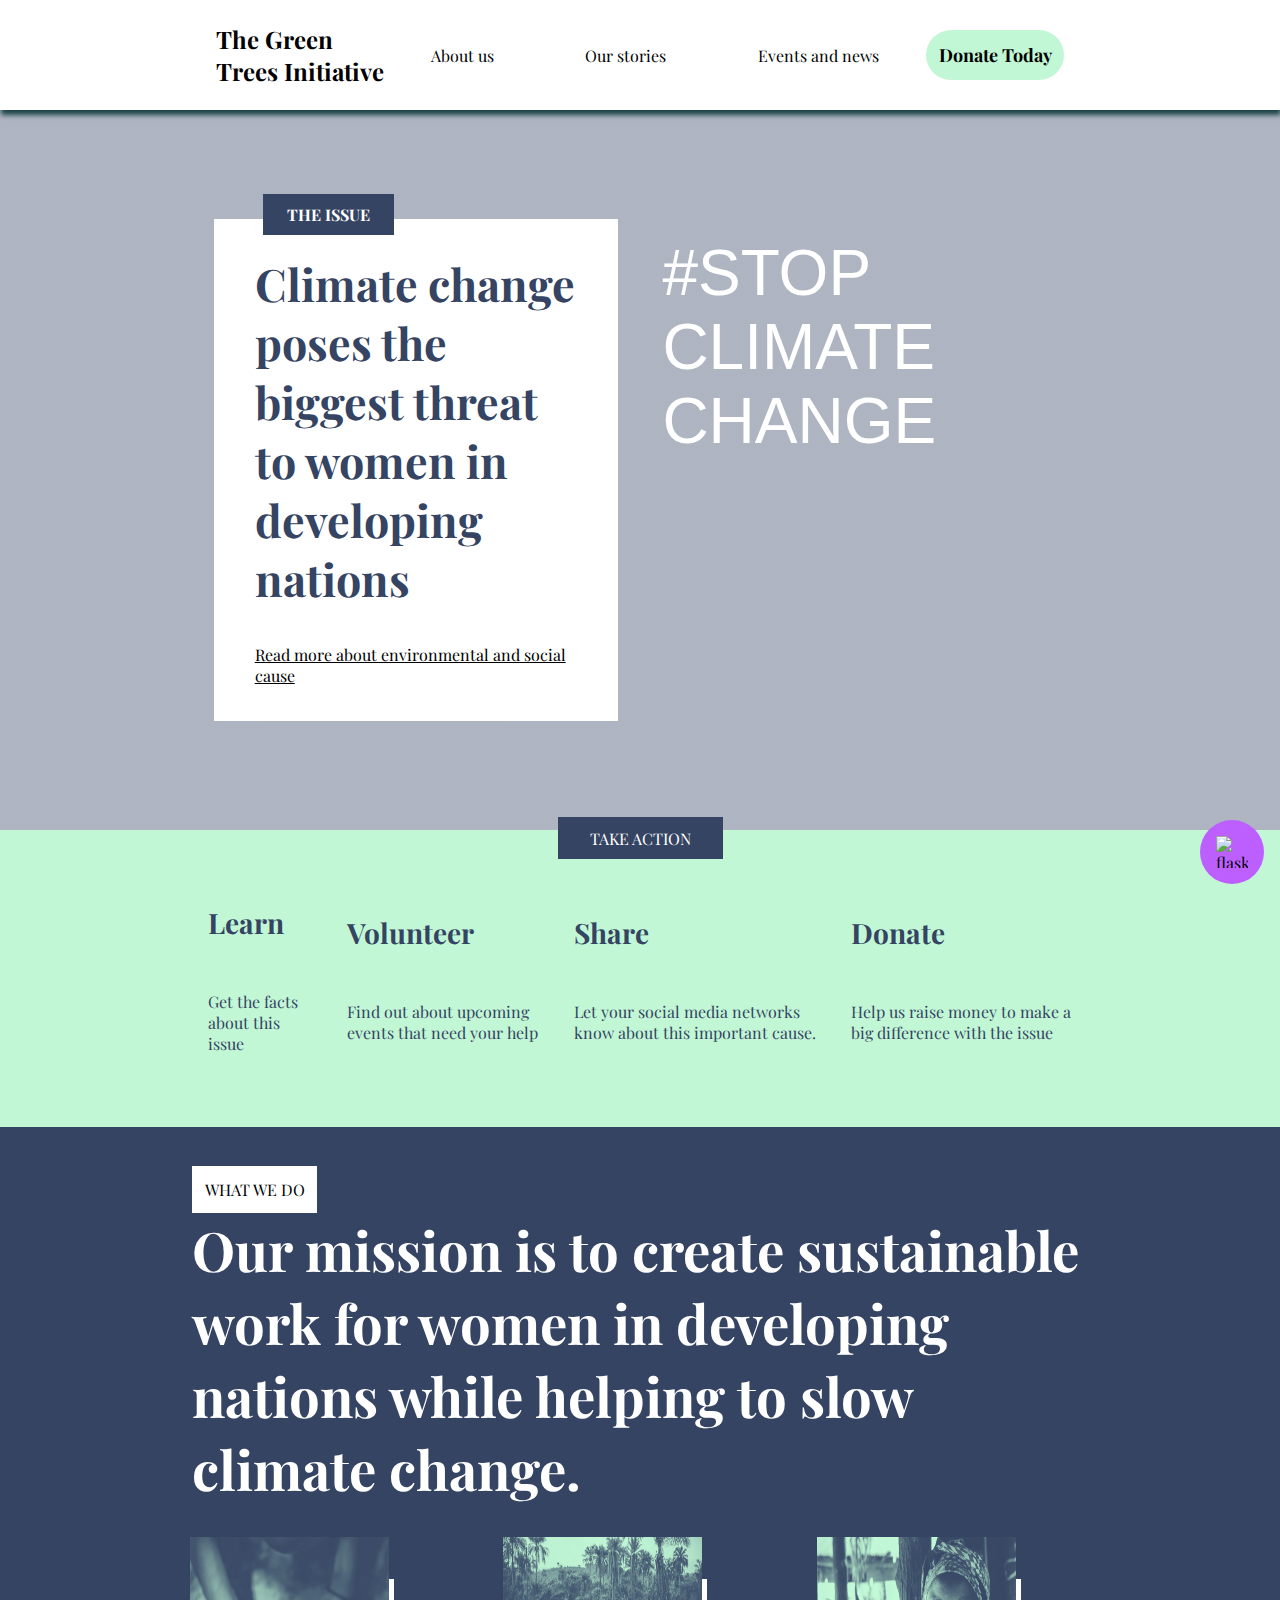
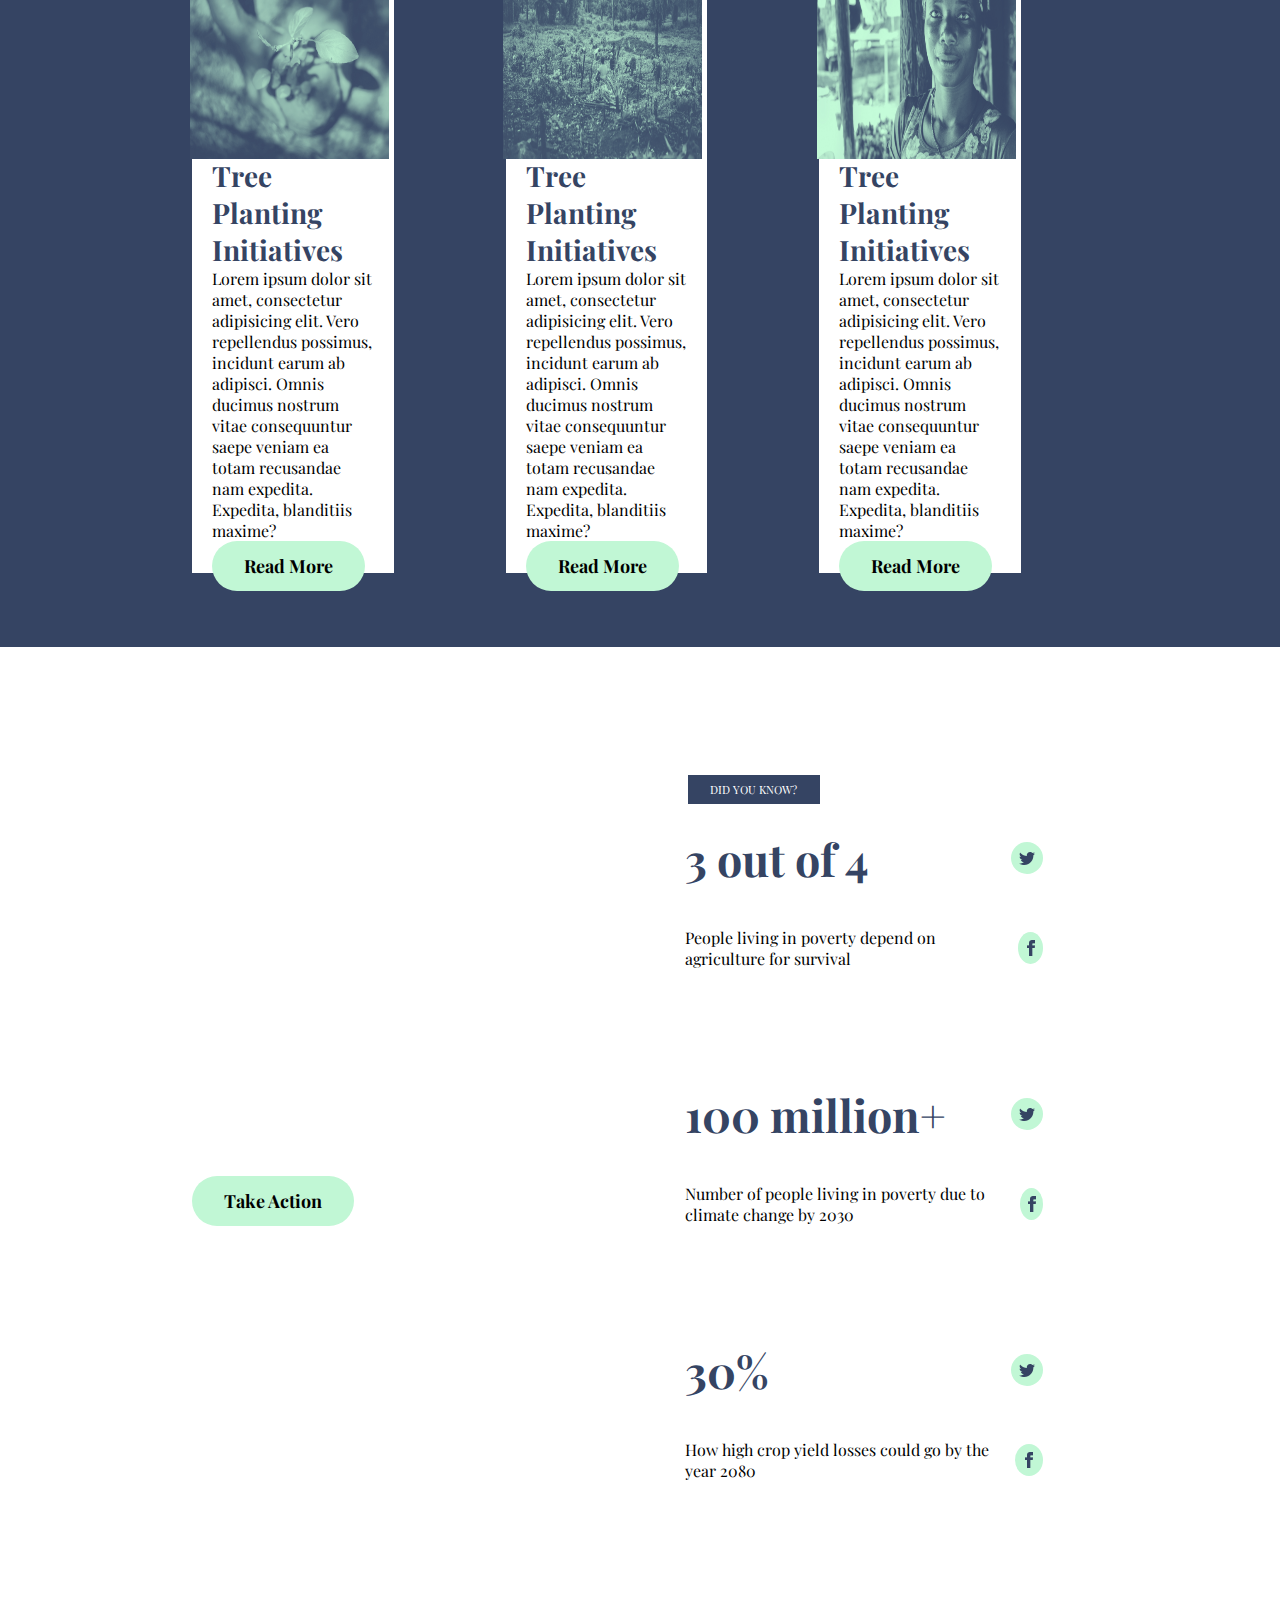
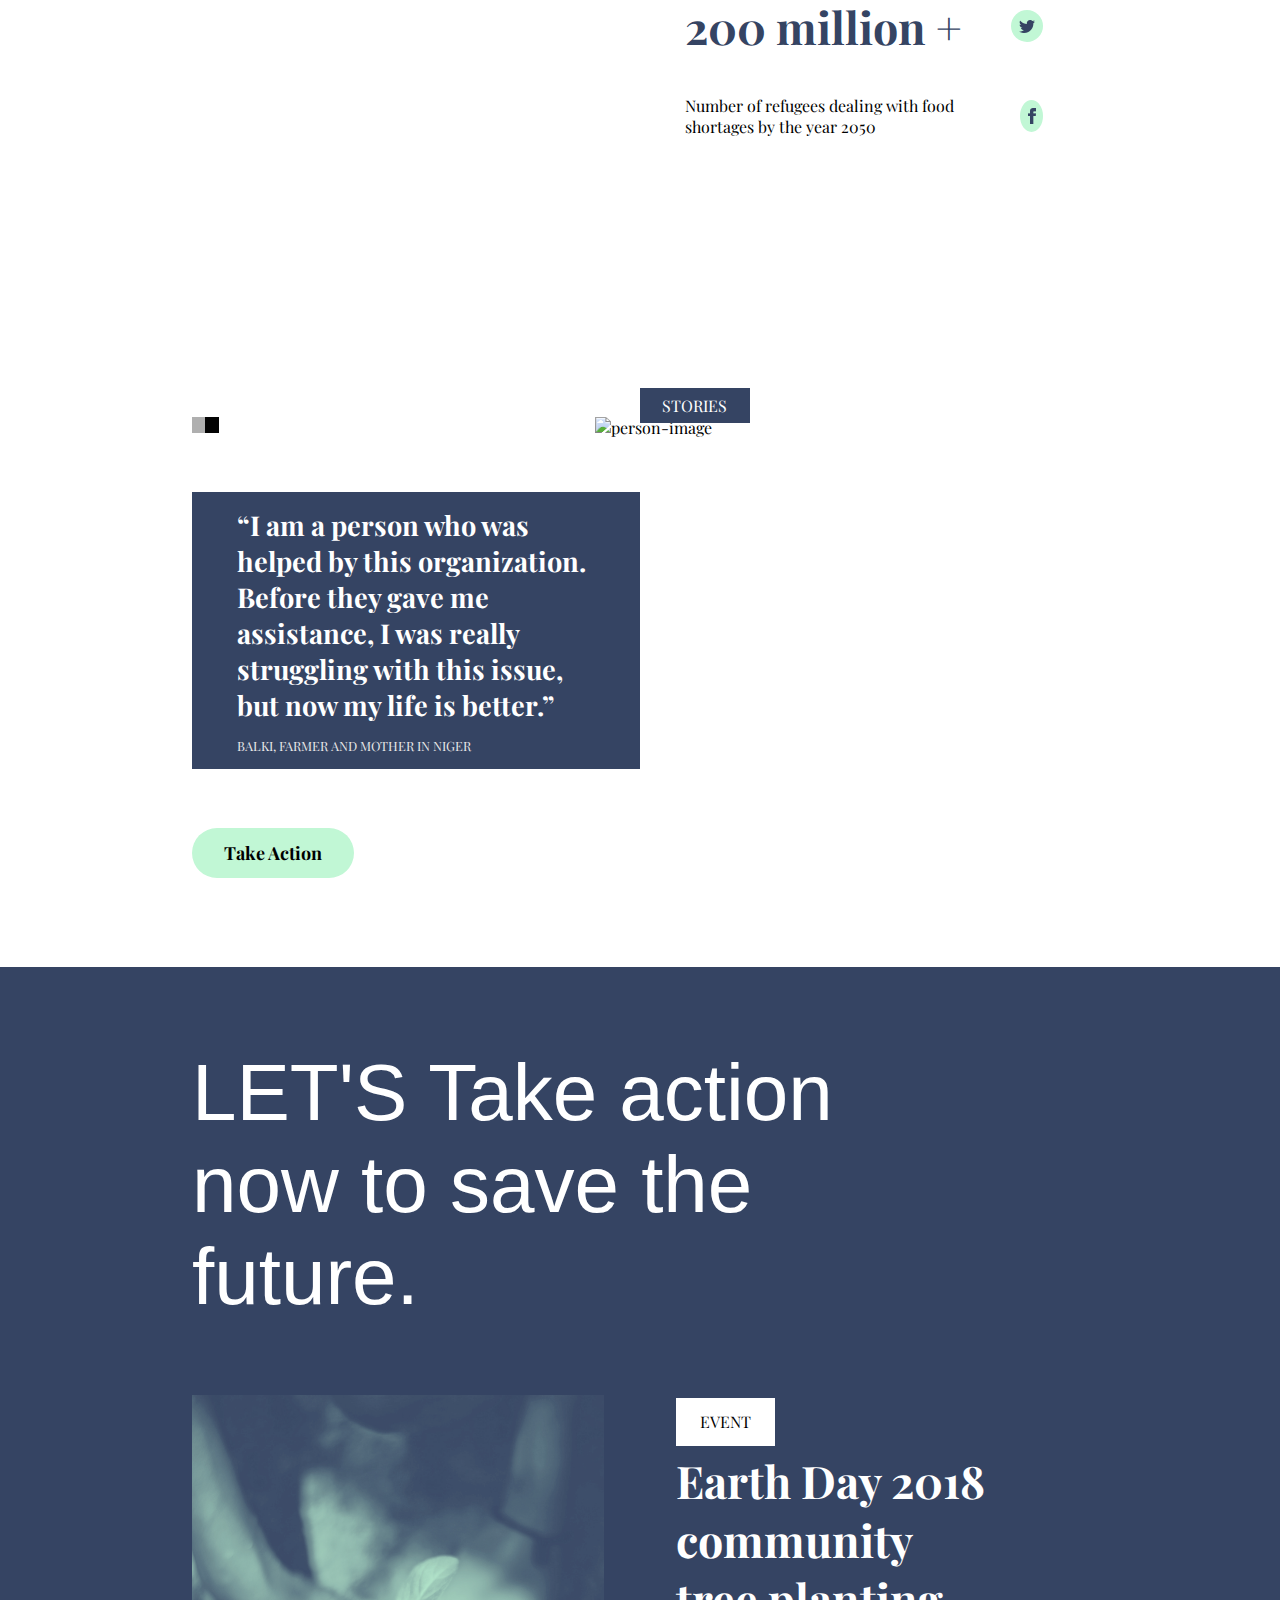
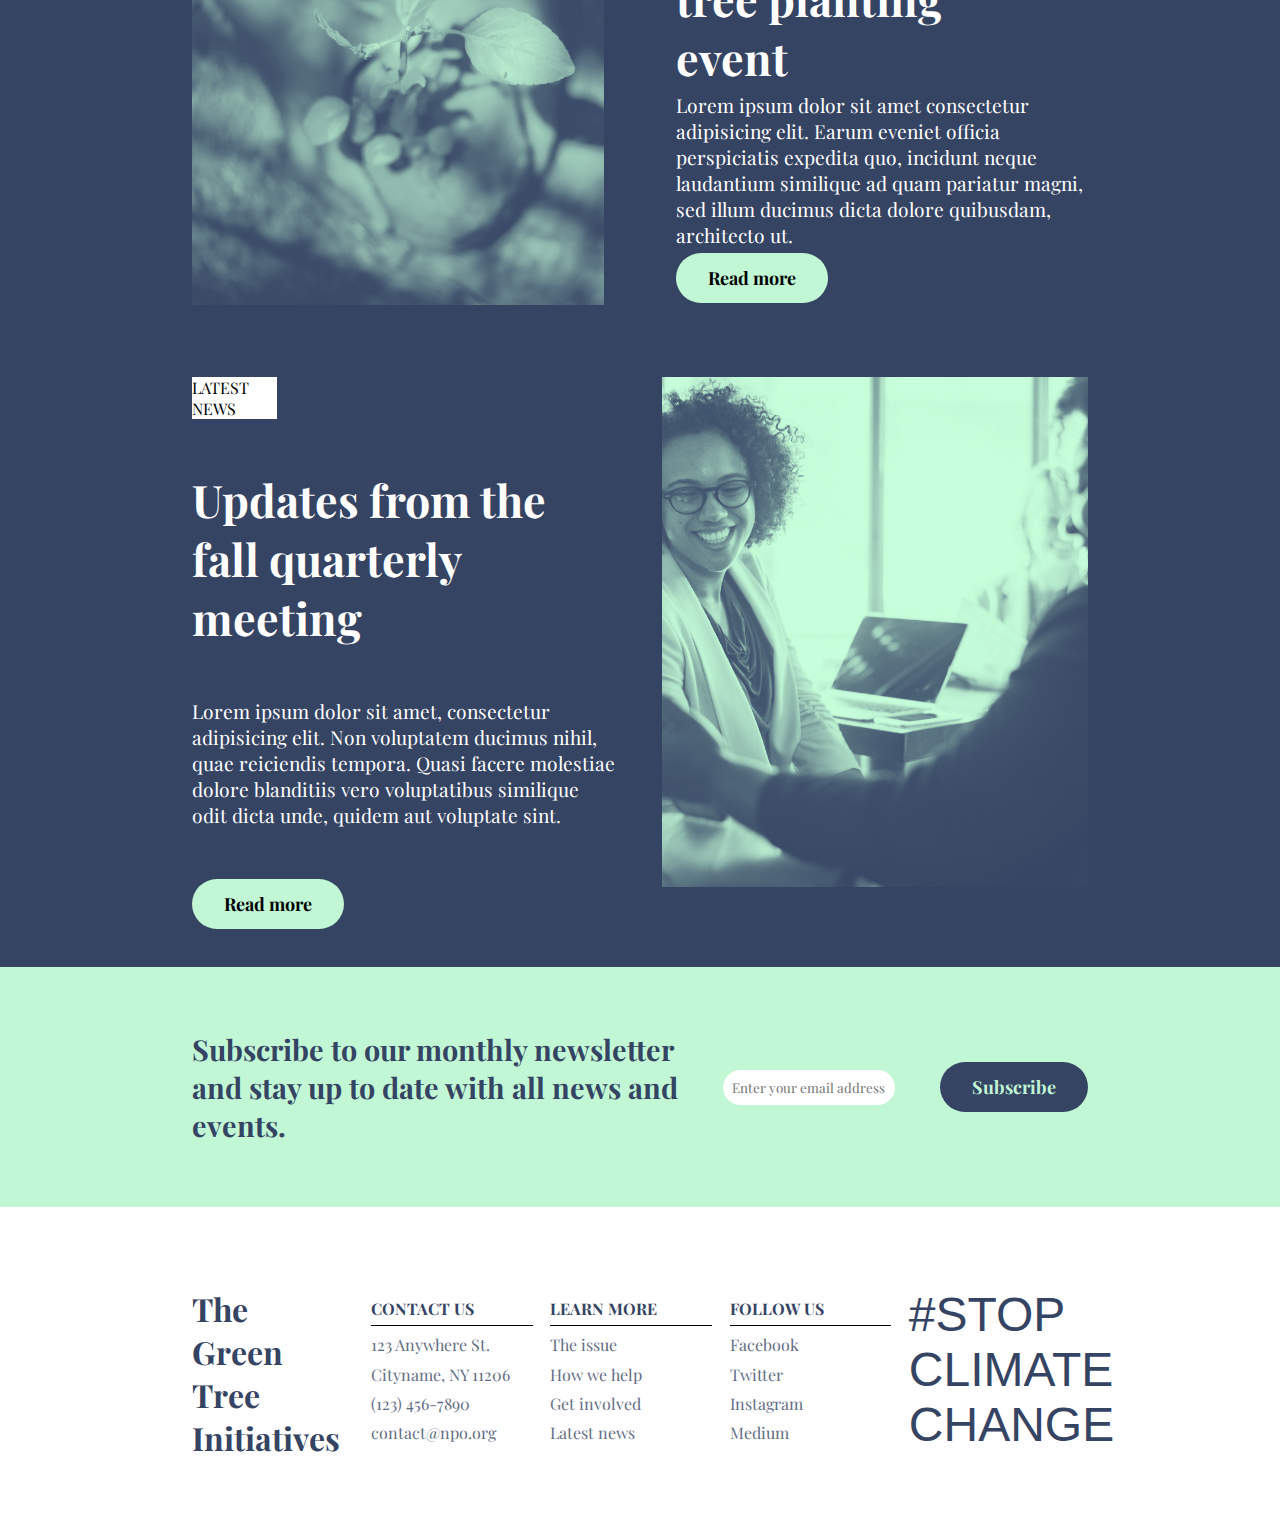
==== index.html @ c071400e "making the webssite dynamic using DOM for clima_static" ====
<!DOCTYPE html>
<html lang="en">
  <head>
    <meta charset="UTF-8" />
    <meta name="viewport" content="width=device-width, initial-scale=1.0" />
    <link rel="stylesheet" href="style.css" />
    <link
      rel="stylesheet"
      href="https://cdnjs.cloudflare.com/ajax/libs/font-awesome/4.7.0/css/font-awesome.min.css"
    />
    <title>Climatic Crisis</title>
    <link
      rel="icon"
      href="https://cdn-icons-png.flaticon.com/512/5208/5208410.png"
      type="image/icon type"
    />
  </head>
  <body>
    <!-- section with navbar  -->

    <header class="navigationBar"></header>
    <!-- nav-btn -->
    <div class="d-none" id="nav-toggle">
      <ul style="list-style: none">
        <li>
          <a href="./about.html" style="text-decoration: none; color: black"
            >About us</a
          >
        </li>
        <li>
          <a href="./stories.html" style="text-decoration: none; color: black"
            >Our stories</a
          >
        </li>
        <li>
          <a
            href="./eventsandnews.html"
            style="text-decoration: none; color: black"
            >News and posts</a
          >
        </li>
      </ul>
      <button class="donate-btn"><span>Donate Today</span></button>
    </div>

    <!-- Hero section -->
    <section class="hero-section-main"></section>

    <!-- Characterstics-actionized -->
    <section class="characterstics-main"></section>

    <!-- contributions section -->

    <section class="contributions-main"></section>

    <!-- facts section -->
    <section class="facts-main-div">
      <div class="facts-main">
        <div class="hunger-div">
          <h1>CLIMATE CHANGE IS A HUNGER ISSUE</h1>
          <button>Take Action</button>
        </div>

        <div class="facts">
        
        </div>
      </div>
    </section>

    <!-- Stories section -->

    <section class="stories-main">
      <div class="stories">
        <div class="front-div">
          <div class="front-main-1">
            <div class="slide-btn">
              <div class="box" style="background-color: #afafaf"></div>
              <div class="box" style="background-color: #030303"></div>
            </div>
            <div class="person-quote-main">
              <div class="person-quote">
                <h1>
                  “I am a person who was helped by this organization. Before
                  they gave me assistance, I was really struggling with this
                  issue, but now my life is better.”
                </h1>
                <p>BALKI, FARMER AND MOTHER IN NIGER</p>
              </div>
            </div>
            <button class="action-story-btn">Take Action</button>
          </div>

          <div class="front-main-2">
            <div class="story"><p>STORIES</p></div>
          </div>
        </div>

        <div class="img-div">
          <div class="person-img-div">
            <img
              src="./assets/home/lady-baby@3x.png"
              alt="person-image"
              class="person-img"
            />
          </div>
        </div>
      </div>

      <div class="stories-sm">
        <div class="story-sm"><p>STORIES</p></div>
        <div class="person-img-div-sm">
          <img
            src="./assets/home/lady-baby@3x.png"
            alt="person-image"
            class="person-img-sm"
          />
        </div>
        <div class="person-quote-sm">
          <h1>
            “I am a person who was helped by this organization. Before they gave
            me assistance, I was really struggling with this issue, but now my
            life is better.”
          </h1>
          <p>BALKI, FARMER AND MOTHER IN NIGER</p>
        </div>

        <div class="slide-btn-sm">
          <div class="box" style="background-color: #afafaf"></div>
          <div class="box" style="background-color: #030303"></div>
        </div>

        <button class="action-story-btn-sm">Take Action</button>
      </div>
    </section>

    <!-- events-news section -->
    <section class="events-news-main">
      <div class="events-news">
        <div>
          <h1 class="lets-action-text">
            LET'S Take action now to save the future.
          </h1>
        </div>
        <div class="event1">
          <div class="event1-div1">
            <img
              src="./assets/home/tree-planting@3x.png"
              alt="plant_photo"
              class="event1-div1-img"
            />
          </div>
          <div class="event1-div2">
            <div class="event">
              <p>EVENT</p>
            </div>
            <h1>Earth Day 2018 community tree planting event</h1>
            <p>
              Lorem ipsum dolor sit amet consectetur adipisicing elit. Earum
              eveniet officia perspiciatis expedita quo, incidunt neque
              laudantium similique ad quam pariatur magni, sed illum ducimus
              dicta dolore quibusdam, architecto ut.
            </p>
            <button class="read-more">Read more</button>
          </div>
        </div>

        <div class="news">
          <div class="news-div1">
            <div><p class="latest_news">LATEST NEWS</p></div>
            <h1>Updates from the fall quarterly meeting</h1>
            <p>
              Lorem ipsum dolor sit amet, consectetur adipisicing elit. Non
              voluptatem ducimus nihil, quae reiciendis tempora. Quasi facere
              molestiae dolore blanditiis vero voluptatibus similique odit dicta
              unde, quidem aut voluptate sint.
            </p>
            <button class="read-more">Read more</button>
          </div>

          <div class="news-div2">
            <img
              src="./assets/home/meeting@3x.png"
              alt="doctor_photo"
              class="news-div2-img"
            />
          </div>
        </div>
      </div>

      <div class="events-news-sm">
        <h1 class="lets-action-text-sm">
          LET'S Take action now to save the future.
        </h1>

        <div class="events-div-sm">
          <div class="outer-sm">
            <div class="inner-sm">
              <img
                src="./assets/home/tree-planting@3x.png"
                alt="tree_planting_photo"
                class="img-div-sm"
              />
            </div>
            <div class="event-sm">
              <p>EVENT</p>
            </div>
          </div>
          <h1>Earth Day 2018 community tree planting event</h1>
          <p>
            Lorem ipsum dolor sit amet consectetur adipisicing elit. Earum
            eveniet officia perspiciatis expedita quo, incidunt neque laudantium
            similique ad quam pariatur magni, sed illum ducimus dicta dolore
            quibusdam, architecto ut.
          </p>
          <button class="read-more">Read more</button>
        </div>

        <div class="events-div-sm">
          <div class="outer-sm">
            <div class="inner-sm">
              <img
                src="./assets/home/meeting@3x.png"
                alt="meeting_photo"
                class="img-div-sm"
              />
            </div>
            <div class="news-sm">
              <p>LATEST NEWS</p>
            </div>
          </div>
          <h1>Updates from the fall quarterly meeting</h1>
          <p>
            Lorem ipsum dolor sit amet, consectetur adipisicing elit. Non
            voluptatem ducimus nihil, quae reiciendis tempora. Quasi facere
            molestiae dolore blanditiis vero voluptatibus similique odit dicta
            unde, quidem aut voluptate sint.
          </p>
          <button class="read-more">Read more</button>
        </div>
      </div>
    </section>

    <!-- email-subsicribe -->
    <section class="email-subscribe-main">
      <div class="email-subscribe">
        <h1>
          Subscribe to our monthly newsletter and stay up to date with all news
          and events.
        </h1>
        <input
          type="email"
          placeholder="Enter your email address"
          class="email-sub-input"
        />
        <button class="subscribe">Subscribe</button>
      </div>
    </section>

    <!-- footer -->
    <footer class="footer-main">
      <div class="footer">
        <div class="footer-logo">
          <h1 class="footer-logo-txt">The Green</h1>
          <h1 class="footer-logo-txt">Tree Initiatives</h1>
        </div>

        <div class="foot">
          <div class="contact-us"><p>CONTACT US</p></div>
          <p>123 Anywhere St.</p>
          <p>Cityname, NY 11206</p>
          <p>(123) 456-7890</p>
          <p>contact@npo.org</p>
        </div>

        <div class="foot2">
          <div class="learn-us"><p>LEARN MORE</p></div>
          <p>The issue</p>
          <p>How we help</p>
          <p>Get involved</p>
          <p>Latest news</p>
        </div>

        <div class="foot3">
          <div class="follow-us"><p>FOLLOW US</p></div>
          <p>Facebook</p>
          <p>Twitter</p>
          <p>Instagram</p>
          <p>Medium</p>
        </div>

        <div class="stop-climate-txt"><h1>#STOP CLIMATE CHANGE</h1></div>
      </div>
    </footer>

    <div class="flask">
      <img
        src="https://cdn.buymeacoffee.com/widget/assets/coffee%20cup.svg"
        alt="flask-image"
        class="flask-image"
      />
    </div>

    <script src="./Javascript/index.js"></script>
  </body>
</html>
---- style.css ----
@import url("https://fonts.googleapis.com/css2?family=Playfair+Display:ital,wght@0,400..900;1,400..900&display=swap");
@import url("https://use.typekit.net/zfs6qfy.css");
* {
  padding: 0;
  margin: 0;
  box-sizing: border-box;
  font-family: "Playfair Display", serif;
  font-optical-sizing: auto;
  user-select: none;
}

body {
  width: 100%;
  display: flex;
  justify-content: center;
  align-items: center;
  flex-direction: column;
}

.featurrette-grids1 {
    display: none;
}

header {
  width: 100%;
  height: 100%;
  display: flex;
  justify-content: center;
  align-items: center;
  background-color: #ffffff;
  box-shadow: 1px 5px 5px rgb(11, 66, 52);

  animation: dropFromUp 0.7s ease-in-out;
}

.team-main-container-sm {
  display: none;
}
.post-follow-us > div {
  display: flex;
  gap: 1rem;
}

.navbar {
  height: 110px;
  width: 70%;
  display: flex;
  justify-content: space-around;
  align-items: center;
}

.navbar > .nav-icon {
  display: none;
}

.nav-about {
  display: none;
}

.logo-txt {
  width: auto;
  color: #000000;
}

.logo-txt > div > h2:hover {
  cursor: pointer;
}

.about {
  width: 50%;
}

.about > ul {
  display: flex;
  justify-content: space-between;
  align-items: center;
}

.d-none {
  display: none;
}

.d-block {
  display: block;
}

.about > ul > li > a {
  font-size: 1rem;
  text-decoration: none;
  color: #000000;
}

.about > ul > li > a:hover {
  color: #626d85;
  cursor: pointer;
}

.donate-btn {
  border: none;
  background-color: #c1f7d5;
  padding: 0.8rem;
  border-radius: 3.4rem;
  font-weight: bold;
  font-size: large;
}

.donate-btn > span {
  color: #000000;
} 

 

.donate-btn:hover {
  background-color: #354463;
  cursor: pointer;
  color: #ffffff !important;
}

.donate-btn > span:hover {
  color: #ffffff;
}

/* hero section */

.hero-container-abt-md {
  display: none;
}

.hero-section-main {
  height: 45rem;
  width: 100%;
  position: relative;
  display: flex;
  justify-content: center;
  align-items: center;
}

.hero-img {
  width: 100%;
  height: 100%;
  position: absolute;
  background-image: linear-gradient(
      180deg,
      rgba(53, 68, 99, 0.4),
      rgba(53, 68, 99, 0.4)
    ),
    url("./assets/home/annie-spratt-135307-unsplash@3x.png");
  background-repeat: no-repeat;
  background-size: cover;
  background-position: 20%;
}

.hero-section {
  height: 100%;
  width: 70%;
  display: flex;
  justify-content: center;
  align-items: center;
  gap: 5%;
}

.hero-div1 {
  height: 80%;
  width: 45%;
  display: flex;
  align-items: center;
  justify-content: center;
  position: relative;
  margin-left: auto;
}

.content {
  display: flex;
  flex-direction: column;
  justify-content: space-evenly;
  height: 100%;
  width: 80%;
}

.hero-heading-text {
  color: #354463;
  font-size: 2.8rem;
}

.hero-sub-div1 {
  height: 87%;
  width: 100%;
  display: flex;
  flex-direction: column;
  justify-content: center;
  align-items: center;
  background-color: #ffffff;
}


.issue-box {
  width: auto;
  padding: 2.5% 6% 2.5% 6%;
  position: absolute;
  top: 2%;
  left: 12%;
  background-color: #354463;
  color: #ffffff;
}

.hero-div2 {
  height: 65%;
  width: 45%;
  z-index: 5;
  margin-right: auto;
}

.hero-div2 > h1 {
  font-family: "flood-std", sans-serif;
  font-size: 4rem;
  padding-right: 25%;
  color: #ffffff;
  font-weight: 200;
}

.content > a {
  color: black;
}

/* Characterstics-actionized  */

.characterstics-main {
  width: 100%;
  height: auto;
  background-color: #c1f7d5;
  display: flex;
  justify-content: center;
  align-items: center;
  position: relative;
}

.characterstics {
  width: 70%;
  display: flex;
  justify-content: center;
  align-items: center;
}

.characterstics div {
  padding: 4.6rem 1rem 4.6rem 1rem;
}

.characterstics div h1 {
  font-size: 1.75rem;
  border-bottom: 2px solid #c1f7d5;
  color: #354463;
}

.characterstics div h1:hover {
  border-bottom: 2px solid #354463;
  transition: 0.3s ease-in-out;
  cursor: pointer;
}

.characterstics div p {
  margin-top: 3rem;
  font-size: 1rem;
  color: #354463;
}
.action-box {
  position: absolute;
  z-index: 1;
  bottom: -4%;
  width: auto;
  padding: 0.8% 2.5% 0.8% 2.5%;
  background-color: #354463;
  color: #ffffff;
}

/* contributions section */
.contributions-main {
  display: flex;
  width: 100%;
  height: 70rem;
  background-color: #354463;
  justify-content: center;
  flex-direction: column;
  align-items: center;
}

.contributions {
  padding-top: 3%;
  display: flex;
  width: 70%;
  height: 100%;
  flex-direction: column;
  justify-content: space-around;
}

.what-we-do {
  height: 3rem;
  width: 14%;
  display: flex;
  justify-content: center;
  align-items: center;
  background-color: #ffffff;
}

.contributions-heading {
  width: 100%;
  display: flex;
  justify-content: flex-start;
  align-items: center;
  color: #ffffff;
  font-size: 1.7rem;
}

.contributions-card-main {
  height: 70%;
  display: flex;
  justify-content: space-between;
  align-items: center;
}

.contributions-card {
  height: 100%;
  width: 30%;
  display: flex;
  justify-content: flex-start;
  align-items: center;
  position: relative;
}

.contributions-card-div {
  height: 80%;
  width: 75%;
  background-color: #ffffff;
  display: flex;
  align-items: flex-end;
  justify-content: center;
}
.contributions-card-img {
  height: 30%;
  width: 74%;
  position: absolute;
  top: 2rem;
  right: 4.5rem;
}

.card-content {
  display: flex;
  justify-content: flex-start;
  justify-content: space-evenly;
  align-items: flex-start;
  flex-direction: column;
  height: 70%;
  width: 80%;
}

.card-content > div > h1 {
  font-size: 1.75rem;
  color: #354463;
}

.read-more {
  border: none;
  background-color: #c1f7d5;
  padding: 0.8rem 2rem 0.8rem 2rem;
  border-radius: 50px;
  font-weight: bold;
  font-size: large;
}

.read-more:hover {
  cursor: pointer;
  background-color: #354463;
  color: #c1f7d5;
}
/* facts section */
.facts-main-div {
  height: 80rem;
  width: 100%;
  background-image: url("./assets/home/did-you-know-background@3x.png");
  background-repeat: no-repeat;
  background-size: cover;
  background-position: 20%;
  display: flex;
  justify-content: center;
  align-items: center;
}

.facts-main {
  height: 80%;
  width: 70%;
  display: flex;
  justify-content: space-between;
}

.hunger-div {
  height: 45%;
  width: 40%;
  display: flex;
  flex-direction: column;
  justify-content: space-around;
  align-items: flex-start;
}

.hunger-div > h1 {
  font-family: "flood-std", sans-serif;
  font-size: 4rem;
  padding-right: 25%;
  color: #ffffff;
  font-weight: 200;
}

.hunger-div > button {
  border: none;
  background-color: #c1f7d5;
  padding: 0.8rem 2rem 0.8rem 2rem;
  border-radius: 50px;
  font-weight: bold;
  font-size: large;
}

.hunger-div > button:hover {
  cursor: pointer;
  background-color: #354463;
  color: #ffffff;
}

.fact-sm {
  display: none;
}

.facts {
  height: 100%;
  width: 50%;
  display: flex;
  flex-direction: column;
  justify-content: space-around;
  align-items: center;
  position: relative;
}

.fact-main {
  height: 22%;
  width: 100%;
  background-color: #ffffff;
}

.did-you-know > p {
  position: absolute;
  width: auto;
  padding: 1.5% 5% 1.5% 5%;
  background-color: #354463;
  color: #ffffff;
  font-size: 0.7rem;
  top: 0;
  left: 3rem;
}

.fact {
  display: flex;
  justify-content: center;
  align-items: center;
  flex-direction: column;
  height: 100%;
  width: 100%;
}

.fact-sub {
  height: 40%;
  width: 80%;
  display: flex;
  justify-content: space-between;
  align-items: center;
}

.fact > div > h1 {
  color: #354463;
  font-size: 2.8rem;
}

.fact-icon {
  height: 2rem;
  width: 2rem;
  border-radius: 50%;
  border: none;
  background-color: #c1f7d5;
  display: flex;
  justify-content: center;
  align-items: center;
}

.fact-img-icon {
  height: 50%;
  width: 50%;
  object-fit: contain;
  cursor: pointer;
}

.stories-main {
  height: 40rem;
  background-color: #ffffff;
  display: flex;
  justify-content: center;
  align-items: center;
  width: 100%;
}

.stories {
  position: relative;
  height: 90%;
  width: 70%;
  display: flex;
  justify-content: center;
  align-items: center;
}

.front-div {
  position: absolute;
  height: 100%;
  width: 100%;
  display: flex;
  justify-content: center;
  align-items: center;
}

.slide-btn {
  display: flex;
  width: 6%;
  justify-content: space-between;
}
.box {
  height: 1rem;
  width: 1rem;
  cursor: pointer;
}

.img-div {
  height: 100%;
  width: 100%;
  display: flex;
  justify-content: flex-end;
}

.person-img-div {
  height: 100%;
  width: 55%;
  display: flex;
  justify-content: flex-end;
  align-items: center;
}

.person-img {
  height: 80%;
  width: 100%;
  object-fit: cover;
}

.front-main-1 {
  height: 80%;
  width: 50%;
  display: flex;
  justify-content: space-between;
  align-items: flex-start;
  flex-direction: column;
}

.front-main-2 {
  height: 100%;
  width: 50%;
}

.person-quote-main {
  height: 60%;
  width: 100%;
  background-color: #354463;
  display: flex;
  justify-content: center;
  align-items: center;
}

.person-quote {
  height: 100%;
  width: 80%;
  display: flex;
  justify-content: space-evenly;
  align-items: flex-start;
  flex-direction: column;
}

.person-quote > h1 {
  font-size: 1.7rem;
  color: #ffffff;
}

.person-quote > p {
  font-size: 0.8rem;
  color: #e9e8e8;
}

.action-story-btn {
  border: none;
  background-color: #c1f7d5;
  padding: 0.8rem 2rem 0.8rem 2rem;
  border-radius: 50px;
  font-weight: bold;
  font-size: large;
}

.action-story-btn:hover {
  cursor: pointer;
  background-color: #354463;
  color: #ffffff;
}

.story {
  position: absolute;
  z-index: 1;
  top: 5%;
  width: auto;
  padding: 0.8% 2.5% 0.8% 2.5%;
  background-color: #354463;
  color: #ffffff;
}

.stories-sm {
  display: none;
}

/* events-news section */
.events-news-sm {
  display: none;
}
.events-news-main {
  height: 100rem;
  width: 100%;
  background-color: #354463;
  display: flex;
  justify-content: center;
  align-items: center;
}

.lets-action-text {
  font-family: "flood-std", sans-serif;
  font-size: 5rem;
  padding-right: 25%;
  color: #ffffff;
  font-weight: 200;
}

.events-news {
  height: 90%;
  width: 70%;
  display: flex;
  gap: 5%;
  flex-direction: column;
  align-items: center;
}

.event1 {
  gap: 8%;
  display: flex;
  height: 40%;
  width: 100%;
  justify-content: center;
  align-items: center;
}

.news {
  display: flex;
  height: 40%;
  align-items: center;
  gap: 5%;
}

.event1-div1 {
  height: 100%;
  width: 50%;
}
.event1-div2 {
  height: 100%;
  width: 50%;
  display: flex;
  justify-content: space-around;
  flex-direction: column;
  align-items: flex-start;
}

.event1-div1-img {
  height: 100%;
  width: 100%;
  object-fit: cover;
}

.event {
  height: 3rem;
  width: 24%;
  display: flex;
  justify-content: center;
  align-items: center;
  background-color: #ffffff;
}

.event1-div2 > h1 {
  width: 75%;
  color: #ffffff;
  font-size: 2.8rem;
}

.event1-div2 > p {
  color: #ffffff;
  font-size: 1.2rem;
}

.news-div1 {
  height: 100%;
  width: 50%;
  display: flex;
  flex-direction: column;
  align-items: flex-start;
  gap: 10%;
}

.news-div1 > h1 {
  width: 100%;
  color: #ffffff;
  font-size: 2.8rem;
}

.news-div1 > p {
  color: #ffffff;
  font-size: 1.2rem;
}

.news-div1 > div {
  height: 3rem;
  width: 20%;
  display: flex;
  justify-content: center;
  align-items: center;
  background-color: #ffffff;
}

.news-div2 {
  height: 100%;
  width: 50%;
}

.news-div2-img {
  height: 100%;
  width: 100%;
  object-fit: cover;
}

.flask {
  height: 4rem;
  width: 4rem;
  background-color: #bd5fff;
  border-radius: 50%;
  display: flex;
  justify-content: center;
  align-items: center;
  position: fixed;
  bottom: 1rem;
  right: 1rem;
}

.flask:hover {
  transition: 0.25s ease-in-out;
  transform: scale(1.1);
  cursor: pointer;
}

.flask-image {
  height: 50%;
  width: 50%;
  object-fit: fill;
}
/* email-subsicribe */
.email-subscribe-main {
  width: 100%;
  height: 15rem;
  background-color: #c1f7d5;
  display: flex;
  justify-content: center;
  align-items: center;
}

.email-subscribe {
  height: 90%;
  width: 70%;
  display: flex;
  justify-content: center;
  align-items: center;
  gap: 5%;
}

.email-sub-input {
  width: 40%;
  padding: 1%;
  border: none;
  border-radius: 25px;
}

.subscribe {
  border: none;
  padding: 0.8rem 2rem 0.8rem 2rem;
  border-radius: 50px;
  background-color: #354463;
  font-weight: bold;
  font-size: large;
  color: #c1f7d5;
}

.subscribe:hover {
  cursor: pointer;
  background-color: #ffffff;
  color: #354463;
}

.email-subscribe > h1 {
  color: #354463;
  font-size: 1.8rem;
}

.footer-main {
  height: 20rem;
  width: 100%;
  background-color: #ffffff;
  display: flex;
  justify-content: center;
  align-items: center;
}

.footer {
  height: 50%;
  width: 70%;
  display: flex;
  justify-content: center;
  align-items: center;
  gap: 2%;
}

.footer-logo {
  width: 20%;
  height: 100%;
}

.footer-logo-txt {
  width: 95%;
  color: #354463;
}

.foot {
  width: 20%;
  height: 100%;
  display: flex;
  flex-direction: column;
  align-items: flex-start;
  justify-content: space-around;
}

.foot2 {
  width: 20%;
  height: 100%;
  display: flex;
  flex-direction: column;
  align-items: flex-start;
  justify-content: space-around;
}

.foot3 {
  width: 20%;
  height: 100%;
  display: flex;
  flex-direction: column;
  align-items: flex-start;
  justify-content: space-around;
}

.stop-climate-txt {
  width: 20%;
  height: 100%;
}

.contact-us {
  padding: 4% 0 4% 0;
  width: 100%;
  border-bottom: 1px solid;
}

.learn-us {
  padding: 4% 0 4% 0;
  width: 100%;
  border-bottom: 1px solid;
}

.follow-us {
  padding: 4% 0 4% 0;
  width: 100%;
  border-bottom: 1px solid;
}

.contact-us > p {
  color: #354463;
  font-size: 1rem;
  font-weight: bold;
}

.learn-us > p {
  color: #354463;
  font-size: 1rem;
  font-weight: bold;
}

.follow-us > p {
  color: #354463;
  font-size: 1rem;
  font-weight: bold;
}

.foot > p {
  color: #626d85;
}

.foot2 > p {
  color: #626d85;
}

.foot3 > p {
  color: #626d85;
}

.foot2 > p:hover {
  color: #9aabd1;
  cursor: pointer;
}

.foot3 > p:hover {
  color: #9aabd1;
  cursor: pointer;
}

.foot > p:nth-last-child(2):hover {
  color: #9aabd1;
  cursor: pointer;
}
.foot > p:last-child:hover {
  color: #9aabd1;
  cursor: pointer;
}

.stop-climate-txt > h1 {
  font-family: "flood-std", sans-serif;
  font-size: 3rem;
  padding-right: 25%;
  color: #354463;
  font-weight: 200;
  text-align: end;
}

/* about-us page */

.abt-hero {
  height: 30rem;
  width: 100%;
  background-color: #354463;
  position: relative;
}

.abt-hero-main {
  height: 90%;
  width: 100%;
  background-image: url("./assets/about-us/annie-spratt-427339-unsplash@2x.png");
  background-repeat: no-repeat;
  background-size: cover;
  background-position: 20%;
  display: flex;
  justify-content: center;
  align-items: center;
}

.hero-container {
  width: 60%;
  height: 100%;
  display: flex;
}

.hero-container > .hero-div2 {
  width: 20%;
  height: 100%;
  display: flex;
  align-items: center;
}

.hero-div-cover {
  width: 50%;
  height: 100%;
  position: absolute;
  right: 20%;
}

.hero-issue {
  position: relative;
  width: 100%;
  height: 100%;
  display: flex;
  justify-content: flex-end;
  align-items: flex-end;
}

.hero-issue > .issue-box {
  top: 32%;
  left: 40%;
}

.hero-quote {
  height: 60%;
  width: 65%;
  background-color: #ffffff;
  display: flex;
  justify-content: center;
  align-items: center;
}

.hero-quote > h1 {
  width: 80%;
  font-size: 1.8rem;
  color: #354463;
}

/* mission section about*/

.mission-main {
  height: 70rem;
  width: 100%;
  background-color: #354463;
  display: flex;
  justify-content: center;
  align-items: center;
}

.mission {
  height: 100%;
  width: 70%;
  display: flex;
  justify-content: space-evenly;
  align-items: flex-start;
  flex-direction: column;
}

.mission-box {
  width: 15%;
  background-color: #ffffff;
}

.mission-box > p {
  width: 100%;
  height: 100%;
  padding: 1rem;
  text-align: center;
}

.mission-heading {
  height: 20%;
  width: 100%;
}

.mission-heading > h1 {
  color: #ffffff;
  font-size: 3rem;
}

.mission-grid {
  display: grid;
  grid-template-columns: repeat(4, 1fr);
  grid-template-rows: repeat(2, 1fr);
  gap: 3rem;
}

.grid-div {
  height: 100%;
  display: flex;
  flex-direction: column;
  gap: 1rem;
}

.grid-div > div > h1 {
  font-size: 1.8rem;
  color: #ffffff;
}

.grid-div > div > p {
  font-size: 1rem;
  color: #ffffff;
}

/* our - team  */
.team-main-container {
  height: 80em;
  width: 100%;
  background-color: #ffffff;
  display: flex;
  justify-content: center;
  align-items: center;
}

.team-container {
  height: 90%;
  width: 70%;
  display: flex;
  flex-direction: column;
}

.our-team-box {
  width: 13%;
  height: 5%;
  background-color: #354463;
  display: flex;
  justify-content: center;
  align-items: center;
  color: #ffffff;
}

.about-team-main {
  display: flex;
  height: 20%;
  width: 100%;
  justify-content: space-around;
  align-items: center;
  gap: 10rem;
}

.about-team-main > div > h1 {
  font-size: 2.5rem;
  color: #354463;
}

.about-team-main > div > p {
  font-size: 1rem;
  width: 70%;
  color: #354463;
}

.meet-our-people {
  display: grid;
  grid-template-columns: repeat(3, 1fr);
  grid-template-rows: repeat(2, 1fr);
  gap: 3rem;
}

.meet-main {
  height: 100%;
  width: 90%;
  position: relative;
}

.meet-img-div {
  height: 95%;
  width: 95%;
}

.meet-img {
  height: 100%;
  width: 100%;
  object-fit: cover;
}
.name-tag {
  position: absolute;
  z-index: 1;
  background-color: #354463;
  padding: 1rem 5rem 1rem 5rem;
  color: #ffffff;
  font-size: 0.8rem;
  bottom: 0;
  right: 0;
}

/* our-impact-section */

.impact-main {
  height: 35rem;
  width: 100%;
  background-image: url("./assets/about-us/Impact\ Background@2x.png");
  background-repeat: no-repeat;
  background-size: cover;
  background-position: 10%;
  background-color: #354463;
  display: flex;
  justify-content: center;
  align-items: center;
}

.impact {
  height: 90%;
  width: 70%;
  display: flex;
  flex-direction: column;
  justify-content: space-evenly;
  align-items: center;
}

.impact-box {
  width: 13%;
  height: 8%;
  color: #354463;
  display: flex;
  justify-content: center;
  align-items: center;
  background-color: #ffffff;
}

.impact > h1 {
  color: white;
  font-size: 2rem;
  width: 50%;
  text-align: center;
}

.impacts {
  display: grid;
  grid-template-columns: repeat(4, 1fr);
  grid-template-rows: repeat(1, 1fr);
}

.impacts-div {
  display: flex;
  justify-content: center;
  align-items: center;
  flex-direction: column;
}

.impacts-div > h1:first-child {
  text-align: center;
  font-family: "flood-std", sans-serif;
  font-size: 4rem;
  padding-right: 25%;
  color: #ffffff;
  font-weight: 200;
}

.impacts-div > h1:last-child {
  font-size: 1.2rem;
  padding-right: 25%;
  color: #ffffff;
  font-weight: bold;
  text-align: center;
}

/* legacy-section */

.legacy-header {
  display: none;
}

.legacy-main {
  height: 60rem;
  width: 100%;
  display: flex;
  justify-content: center;
  align-items: center;
  background-color: #354463;
}

.legacy {
  height: 90%;
  width: 70%;
  display: flex;
  justify-content: space-evenly;
  align-items: center;
  flex-direction: column;
}

.legacy > h1 {
  font-family: "flood-std", sans-serif;
  font-size: 4rem;
  color: #ffffff;
  font-weight: 200;
}

.year-contributions {
  display: flex;
  align-items: center;
  justify-content: center;
  gap: 3%;
  height: 90%;
}

.year-contributions-card-main {
  height: 100%;
  width: 28%;
  position: relative;
  display: flex;
  justify-content: center;
  align-items: flex-end;
}

.year-box {
  background-color: #ffffff;
  width: 35%;
  height: 2.5rem;
  display: flex;
  justify-content: center;
  align-items: center;
  position: absolute;
  top: 3rem;
  left: 2rem;
}

.year-contributions-card {
  height: 90%;
  width: 100%;
  background-color: #ffffff;
  display: flex;
  flex-direction: column;
  align-items: center;
}

.year-img-box {
  height: 40%;
  width: 100%;
}

.year-card-image {
  height: 100%;
  width: 100%;
  object-fit: cover;
}

.legacy-slide-btn {
  margin-top: 1rem;
  display: flex;
  gap: 0.4rem;
}

.inner-year-card {
  display: flex;
  width: 80%;
  height: 100%;
  flex-direction: column;
  justify-content: space-evenly;
  align-items: flex-start;
}

.inner-year-card > h1 {
  font-size: 2rem;
  color: #354463;
}

.inner-year-card > p {
  font-size: medium;
  color: #354463;
}

/* stories page */

.stories-section-main {
  height: 80rem;
  width: 100%;
  background-color: #354463;
  display: flex;
  justify-content: center;
  align-items: center;
}

.stories-section {
  height: 90%;
  width: 70%;
  display: flex;
  flex-direction: column;
  gap: 3rem;
}

.work-stories {
  width: 100%;
  height: 50%;
  display: flex;
  justify-content: center;
  align-items: center;
  gap: 3rem;
}

.work1 {
  width: 30%;
  height: 100%;
  display: flex;
  flex-direction: column;
  justify-content: space-around;
}

.work1 > h1 {
  font-family: "flood-std", sans-serif;
  font-size: 4rem;
  color: #ffffff;
}
.work1 p {
  font-size: 1rem;
  color: #ffffff;
  width: 60%;
  padding: 1rem 1.5rem 1rem 1.5rem;
}

.work1 .active {
  background-color: #c1f7d5;
  color: black;
}

.work2 {
  width: 70%;
  height: 100%;
}

.work2 .work2-img {
  height: 100%;
  width: 100%;
  object-fit: cover;
}

.worker-stories {
  width: 100%;
  height: 50%;
  display: flex;
  justify-content: center;
  align-items: center;
  gap: 5%;
}

.worker1 {
  width: 45%;
  height: 100%;
  display: flex;
  justify-content: flex-start;
  align-items: flex-start;
}

.worker2 {
  width: 55%;
  height: 100%;
}

.worker1-main {
  height: 80%;
  width: 100%;
  background-color: #ffffff;
  display: flex;
  justify-content: center;
  align-items: center;
}

.worker1-main > h1 {
  font-size: 1.9rem;
  color: #354463;
  width: 80%;
}

.worker2-main {
  height: 100%;
  width: 100%;
  display: flex;
  justify-content: space-around;
  align-items: flex-start;
  flex-direction: column;
}

.worker2-main > h1 {
  font-size: 3rem;
  color: #ffffff;
}

.worker2-main > p {
  font-size: 1.5rem;
  color: #ffffff;
}

/* new and events */

.latest-post-main {
  height: 45rem;
  width: 100%;
  background-color: #354463;
  display: flex;
  flex-direction: column;
  justify-content: center;
  align-items: center;
}

.latest-post {
  width: 70%;
  height: 90%;
}

.post-head {
  width: 100%;
  height: 25%;
  display: flex;
  justify-content: space-between;
  align-items: center;
}

.post-head > h1 {
  font-family: "flood-std", sans-serif;
  font-size: 3rem;
  color: #ffffff;
}

.post-follow-us {
  display: flex;
  justify-content: center;
  align-items: center;
  gap: 1rem;
}

.post-icon {
  height: 40px;
  width: 40px;
  display: flex;
  justify-content: center;
  align-items: center;
  background-color: #c1f7d5;
  border-radius: 50%;
  transition: 0.3s ease-in-out;
}

.post-icon:hover {
  height: 30px;
  width: 30px;
  cursor: pointer;
}

.post-icon > img {
  height: 1em;
}

.post-box-main {
  width: 100%;
  height: 75%;
  display: flex;
  gap: 2rem;
}

.post-box1 {
  width: 50%;
  height: 100%;
  display: flex;
  justify-content: space-evenly;
  align-items: center;
  flex-direction: column;
  background-color: #c1f7d5;
}

.post-box1 > h1 {
  font-size: 2.5rem;
  color: #354463;
  width: 80%;
}

.post-box1 > p {
  font-size: 1rem;
  color: #354463;
  width: 80%;
}

.post-box1 > a {
  font-size: 1rem;
  color: #354463;
  width: 80%;
  color: black;
}
.post-box2 {
  width: 50%;
  height: 100%;
}

.post-box2-img {
  height: 100%;
  width: 100%;
  object-fit: cover;
}

/* all entries section */

.all-entries-main {
  height: 90rem;
  width: 100%;
  background-color: #ffffff;
  display: flex;
  justify-content: center;
  align-items: center;
}

.all-entries {
  width: 80%;
  height: 90%;
  display: flex;
  justify-content: center;
  align-items: center;
  flex-direction: column;
}

.entries-heading {
  height: 15%;
  width: 100%;
  display: flex;
  justify-content: space-between;
  align-items: center;
}

.entries-heading-txt {
  width: 30%;
  font-family: "flood-std", sans-serif;
  font-size: 3rem;
  color: #354463;
}

.toggle-btn-div {
  width: 28%;
  height: 100%;
  display: flex;
  justify-content: center;
  align-items: center;
}

.toggle-div {
  width: 90%;
  height: 30%;
  display: flex;
  justify-content: space-around;
  align-items: center;
  border-radius: 3rem;
  background-color: #354463;
}

.toggle-div > span {
  width: 30%;
  height: 80%;
  display: flex;
  justify-content: center;
  align-items: center;
  text-decoration: underline;
  border-radius: 3rem;
  color: #c1f7d5;
  background-color: #354463;
}

.toggle-div > span:nth-child(2) {
  color: #000000;
  text-decoration: none;
  background-color: #ffffff;
}

.featurrete-div {
  display: grid;
  width: 100%;
  height: 85%;

  grid-template-columns: repeat(2, 1fr);
  grid-template-rows: repeat(2, 1fr);
  gap: 2rem;
}

.featurrette:first-child {
  display: flex;
  gap: 1.5rem;
}

.featurrette:last-child {
  display: flex;
  gap: 1.5rem;
}

.featurrette1 {
  width: 50%;
  height: 100%;
  background-color: #354463;
}

.feature-outer {
  height: 100%;
  width: 100%;
  display: flex;
  justify-content: flex-end;
  align-items: center;
  flex-direction: column;
  position: relative;
}

.feature-img-div {
  height: 40%;
  width: 100%;
}

.feature-img {
  height: 100%;
  width: 100%;
  object-fit: cover;
}

.feature-box-outer {
  height: 100%;
  width: 100%;
  display: flex;
  justify-content: center;
  align-items: flex-start;
  position: relative;
  background-color: #354463;
}

.news-post {
  height: 10%;
  width: 40%;
  background-color: #ffffff;
  position: absolute;
  z-index: 1;
  top: 35%;
  display: flex;
  justify-content: center;
  align-items: center;
}

.news-post > p {
  width: 100%;
  text-align: center;
}

.feature-inner {
  height: 60%;
  width: 100%;
  display: flex;
  flex-direction: column;
  justify-content: space-around;
  align-items: center;
}

.feature-inner > h1 {
  font-size: 2rem;
  color: #ffffff;
  width: 80%;
}

.feature-inner > a {
  color: #ffffff;
  text-align: left;
  width: 80%;
}

.news-feature-outer {
  height: 100%;
  width: 100%;
  display: flex;
  justify-content: center;
  position: relative;
  background-color: #354463;
  flex-direction: column;
}

.news-feature-inner {
  height: 60%;
  width: 100%;

  background-image: url("./assets/home/tree-planting@3x.png");
  background-repeat: no-repeat;
  background-size: cover;
  background-position: 10%;
}

.event-feature-box {
  height: 10%;
  width: 25%;
  background-color: #ffffff;
  position: absolute;
  z-index: 1;
  top: 35%;
  left: 3rem;
  display: flex;
  justify-content: center;
  align-items: center;
}

.event-feature-box > p {
  width: 100%;
  text-align: center;
}

.heading-feature-news-post {
  height: 40%;
  width: 100%;
  display: flex;

  justify-content: center;
  align-items: center;
}

.heading-feature-news-main {
  height: 70%;
  width: 90%;
  display: flex;
  flex-direction: column;
  justify-content: space-around;
  align-items: flex-start;
}

.heading-feature-news-main > h1 {
  font-size: 2rem;
  color: white;
}

.heading-feature-news-main > a {
  font-size: 1rem;
  color: white;
}

/* animation */

@media screen and (min-width: 1097px) {
  @keyframes dropFromUp {
    from {
      height: 1px;
    }

    to {
      height: 110px;
    }
  }
}

@media (min-width: 500px) and (max-width: 1096px) {
  .navbar {
    height: 10rem;
    display: grid;
    width: 90%;
    grid-template-columns: repeat(6, 1fr);
    grid-template-rows: repeat(2, 1fr);
  }

  .logo-txt {
    width: auto;
    grid-row: 1;
    grid-column: 1/8;
  }

  .about {
    width: 70%;
    grid-row: 2;
    grid-column: 1/8;
  }

  .donate-btn {
    border: none;
    background-color: #c1f7d5;
    padding: 0.8rem;
    border-radius: 3.4rem;
    font-weight: bold;
    font-size: large;
    grid-row: 1/3;
    grid-column: 7;
  }

  /* hero section @ tablet */
  .hero-section {
    height: 100%;
    width: 90%;
    flex-direction: column-reverse;
  }

  .hero-div1 {
    height: 80%;
    width: 100%;
  }

  .hero-div2 {
    height: 50%;
    width: 45%;
  }

  .hero-div2 > h1 {
    margin-top: 3rem;
    font-size: 3rem;
  }

  .action-box {
    bottom: -3%;
  }

  .hero-img {
    background-position: 80%;
  }

  .characterstics {
    width: 90%;
    height: 20rem;
    display: grid;
    grid-template-rows: repeat(2 1fr);
    grid-template-columns: repeat(2 1fr);
  }

  .characterstics div:nth-child(1) {
    grid-column: 1;
    grid-row: 1;
    padding: 2rem;
  }

  .characterstics div:nth-child(2) {
    grid-column: 2;
    grid-row: 1;
    padding: 2rem;
  }

  .characterstics div:nth-child(3) {
    grid-column: 1;
    grid-row: 2;
    padding: 2rem;
  }

  .characterstics div:nth-child(4) {
    grid-column: 2;
    grid-row: 2;
    padding: 2rem;
  }

  .characterstics div > p {
    margin: 0;
  }

  /* hero section about-us */

  .abt-hero {
    height: 50rem;
    width: 100%;
    background-color: #354463;
    position: relative;
  }

  .abt-hero-main {
    height: 100%;
    width: 100%;
    background-image: url("https://assets.website-files.com/5bfeef7b147a62e932311b5c/5c0437542442a67d662a2a58_annie-spratt-427339-unsplash.png");
    background-repeat: no-repeat;
    background-size: cover;
    background-position: 20%;
    display: flex;
    justify-content: center;
    align-items: center;
  }

  .hero-container {
    width: 90%;
    height: 100%;
    display: flex;
    flex-direction: column;
    justify-content: space-around;
    align-items: center;
  }

  .hero-container > .hero-div2 {
    width: 50%;
    height: 30%;
    display: flex;
  }

  .hero-div-cover {
    display: none;
  }

  .hero-container-abt-md {
    width: 100%;
    height: 40%;

    display: flex;
    justify-content: center;
    align-items: center;
    position: relative;
  }

  .hero-container-abt-md > .issue-box {
    top: 0;
  }

  .hero-container-main-abt-sm {
    height: 90%;
    width: 100%;
    background-color: white;
  }

  .hero-container-main-abt-sm > .hero-quote {
    width: 100%;
    height: 100%;
  }

  /* mission container @ tablet */

  .mission-main {
    height: 70rem;
    width: 100%;
    background-color: #354463;
    display: flex;
    justify-content: center;
    align-items: center;
  }

  .mission {
    width: 90%;
  }

  .mission-box {
    width: 30%;
    background-color: #ffffff;
  }

  .mission-box > p {
    width: 100%;
    height: 100%;
    padding: 1rem;
    text-align: center;
  }

  .mission-heading {
    height: 20%;
    width: 100%;
  }

  .mission-heading > h1 {
    color: #ffffff;
    font-size: 2rem;
  }

  .mission-grid {
    display: grid;
    grid-template-columns: repeat(3, 1fr);
    grid-template-rows: repeat(3, 1fr);
    gap: 3rem;
  }

  .grid-div {
    height: 100%;
    display: flex;
    flex-direction: column;
    gap: 1rem;
  }

  .grid-div > div > h1 {
    font-size: 1.4rem;
    color: #ffffff;
  }

  .grid-div > div > p {
    font-size: 0.7rem;
    color: #ffffff;
  }

  /* team container @tablet */
  .team-main-container {
    height: 100em;
    width: 100%;
    background-color: #ffffff;
    display: flex;
    justify-content: center;
    align-items: center;
  }

  .team-container {
    height: 90%;
    width: 90%;
    display: flex;
    flex-direction: column;
  }

  .our-team-box {
    width: 20%;
    height: 5%;
    background-color: #354463;
    display: flex;
    justify-content: center;
    align-items: center;
    color: #ffffff;
  }

  .about-team-main {
    display: flex;
    height: 20%;
    width: 100%;
    justify-content: space-around;
    align-items: center;
    gap: 2rem;
  }

  .about-team-main > div > h1 {
    font-size: 1.8rem;
    color: #354463;
  }

  .about-team-main > div > p {
    font-size: 1rem;
    width: 70%;
    color: #354463;
  }

  .meet-our-people {
    display: grid;
    grid-template-columns: repeat(2, 1fr);
    grid-template-rows: repeat(3, 1fr);
    gap: 3rem;
  }

  .meet-main {
    height: 100%;
    width: 90%;
    position: relative;
  }

  .meet-img-div {
    height: 95%;
    width: 95%;
  }

  .meet-img {
    height: 100%;
    width: 100%;
    object-fit: cover;
  }
  .name-tag {
    position: absolute;
    z-index: 1;
    background-color: #354463;
    padding: 1rem 2rem 1rem 2rem;
    color: #ffffff;
    font-size: 0.8rem;
    bottom: 0;
    right: 0;
  }
  /* impact main container */

  .impact-main {
    height: 35rem;
    width: 100%;
    background-image: url("./assets/about-us/Impact\ Background@2x.png");
    background-repeat: no-repeat;
    background-size: cover;
    background-position: 10%;
    background-color: #354463;
    display: flex;
    justify-content: center;
    align-items: center;
  }

  .impact {
    height: 90%;
    width: 90%;
    display: flex;
    flex-direction: column;
    justify-content: space-evenly;
    align-items: center;
  }

  .impact-box {
    width: 18%;
    height: 8%;
    color: #354463;
    display: flex;
    justify-content: center;
    align-items: center;
    background-color: #ffffff;
  }

  .impact > h1 {
    color: white;
    font-size: 2rem;
    width: 100%;
    text-align: center;
  }

  .impacts {
    display: grid;
    grid-template-columns: repeat(2, 1fr);
    grid-template-rows: repeat(2, 1fr);
  }

  .impacts-div {
    display: flex;
    justify-content: center;
    align-items: center;
    flex-direction: column;
    padding-left: 25%;
  }

  .impacts-div > h1:first-child {
    text-align: center;
    font-family: "flood-std", sans-serif;
    font-size: 4rem;
    color: #ffffff;
    font-weight: 200;
  }

  .impacts-div > h1:last-child {
    font-size: 1.2rem;
    color: #ffffff;
    font-weight: bold;
    text-align: center;
  }

  /* legacy section */

  .legacy-main {
    height: 60rem;
    width: 100%;
    display: flex;
    justify-content: center;
    align-items: center;
    background-color: #354463;
  }

  .legacy {
    height: 90%;
    width: 90%;
    display: flex;
    justify-content: space-evenly;
    align-items: center;
    flex-direction: column;
  }

  .legacy > h1 {
    display: none;
  }

  .legacy-header {
    display: flex;
    justify-content: space-around;
    gap: 3rem;
    align-items: center;
  }

  .right-arrow {
    height: 3rem;
    width: 3rem;
    border-radius: 50%;
    background-color: #c1f7d5;
    display: flex;
    justify-content: center;
    align-items: center;
  }

  .right-arrow > span {
    font-size: 3rem;
    margin-bottom: 1.5rem;
    font-weight: bolder;
  }

  .legacy > .legacy-header > h1 {
    font-family: "flood-std", sans-serif;
    font-size: 2rem;
    color: #ffffff;
    font-weight: 200;
    width: 60%;
  }

  .year-contributions {
    display: flex;
    align-items: center;
    justify-content: space-around;
    gap: 3%;
    height: 90%;
  }

  .year-contributions-card-main {
    width: 50%;
  }

  .year-contributions-card-main > .right-arrow {
    display: none;
  }

  .year-contributions-card-main:last-child {
    display: none;
  }

  .year-box {
    background-color: #ffffff;
    width: 35%;
    height: 2.5rem;
    display: flex;
    justify-content: center;
    align-items: center;
    position: absolute;
    top: 3rem;
    left: 2rem;
  }

  .year-contributions-card {
    height: 90%;
    width: 100%;
    background-color: #ffffff;
    display: flex;
    flex-direction: column;
    align-items: center;
  }

  .year-img-box {
    height: 40%;
    width: 100%;
  }

  .year-card-image {
    height: 100%;
    width: 100%;
    object-fit: cover;
  }

  .legacy-slide-btn {
    margin-top: 1rem;
    display: flex;
    gap: 0.4rem;
  }

  .inner-year-card {
    display: flex;
    width: 80%;
    height: 100%;
    flex-direction: column;
    justify-content: space-evenly;
    align-items: flex-start;
  }

  .inner-year-card > h1 {
    font-size: 2rem;
    color: #354463;
  }

  .inner-year-card > p {
    font-size: medium;
    color: #354463;
  }

  /* end of about us tab view */

  /* contributions section @ tablet */

  .contributions-main {
    height: 100rem;
  }

  .contributions {
    width: 90%;
  }

  .what-we-do {
    width: 30%;
  }

  .contributions-card-main {
    flex-direction: column;
  }

  .contributions-card {
    height: 100%;
    width: 100%;
    display: flex;
    justify-content: flex-start;
    align-items: center;
    position: relative;
  }

  .contributions-card-div {
    height: 80%;
    width: 100%;
    background-color: #ffffff;
    display: flex;
    align-items: flex-end;
    justify-content: center;
    flex-direction: column;
  }
  .contributions-card-img {
    height: 60%;
    width: 45%;
    position: absolute;
    top: 0;
    left: 1rem;
    object-fit: cover;
  }

  .card-content {
    display: flex;
    flex-direction: row-reverse;
    height: 70%;
    width: 100%;
    gap: 1.5rem;
  }

  .card-content > div {
    display: flex;
    flex-direction: column;
    gap: 1rem;
    height: 70%;
    width: 50%;
  }

  .card-content > div > h1 {
    width: 80%;
  }

  .card-content > div > p {
    font-size: small;
  }

  .card-content > div:last-child {
    display: flex;
    height: 100%;
    width: 50%;
    justify-content: flex-end;
    align-items: flex-end;
  }

  /* facts section */
  .facts-main-div {
    background-position: 10%;
  }
  .facts-main {
    width: 90%;
    height: 80%;
  }

  .hunger-div > h1 {
    font-size: 3rem;
    font-weight: 300;
  }

  .fact-sub {
    width: 90%;
    height: 100%;
  }

  .facts {
    height: 100%;
    width: 80%;
  }

  /* stories section @ tablet */
  .stories-main {
    height: 60rem;
  }

  .stories {
    width: 90%;
  }
  .img-div {
    height: 100%;
    width: 100%;
    display: flex;
    justify-content: flex-start;
  }

  .person-img-div {
    height: 90%;
    width: 90%;
    display: flex;
    justify-content: flex-end;
    align-items: flex-start;
  }

  .person-img {
    height: 80%;
    width: 100%;
    object-fit: cover;
    margin-top: 3rem;
  }

  .front-div {
    width: 100%;
    flex-direction: column-reverse;
    align-items: flex-end;
  }

  .front-main-1 {
    height: 100%;
    width: 90%;
    display: flex;
    justify-content: space-evenly;
    align-items: flex-start;
    flex-direction: column;
  }

  .front-main-2 {
    height: 100%;
    width: 80%;
    justify-content: flex-start;
    align-items: flex-start;
  }

  .slide-btn {
    display: none;
  }

  .story {
    top: 4%;
  }

  /* events-news @ tablet  */

  .lets-action-text {
    font-size: 2.8rem;
  }

  .events-news {
    width: 90%;
    height: 100%;
  }

  .event1 {
    gap: 8%;
    height: 40%;
    width: 100%;
  }

  .news {
    display: flex;
    height: 40%;
    align-items: center;
    gap: 5%;
  }

  .event1-div1 {
    height: 100%;
    width: 50%;
  }
  .event1-div2 {
    height: 100%;
    width: 50%;
    display: flex;
    justify-content: space-around;
    flex-direction: column;
    align-items: flex-start;
  }

  .event1-div1-img {
    height: 50%;
    width: 100%;
    object-fit: cover;
  }

  .event {
    height: 2rem;
    width: 24%;
  }

  .event1-div2 > h1 {
    width: 100%;
    font-size: 2rem;
  }

  .news-div1 {
    height: 100%;
    width: 50%;
    display: flex;
    flex-direction: column;
    align-items: flex-start;
    gap: 10%;
  }

  .news-div1 > h1 {
    width: 100%;
    font-size: 2rem;
  }

  .news-div1 > p {
    color: #ffffff;
    font-size: 1.2rem;
  }

  .news-div1 > div {
    height: 3rem;
    width: 20%;
    display: flex;
    justify-content: center;
    align-items: center;
    background-color: #ffffff;
  }

  .news-div2 {
    height: 100%;
    width: 50%;
  }

  .news-div2-img {
    height: 50%;
    width: 100%;
    object-fit: cover;
  }

  /* email-subsicribe @ tablet */
  .email-subscribe {
    width: 90%;
    display: grid;
    grid-template-columns: repeat(7, 1fr);
    grid-template-rows: repeat(2, 1fr);
  }

  .email-subscribe > h1 {
    grid-column: 1/7;
    grid-row: 1;
    font-size: 1.5rem;
  }

  .email-subscribe > input {
    grid-column: 1/7;
    grid-row: 2;
    width: 100%;
    padding: 10px;
  }

  .email-subscribe > .subscribe {
    grid-row: 2;
    grid-column: 7;
  }

  /* footer */

  .footer {
    width: 90%;
    height: 80%;
    display: grid;
    grid-template-columns: repeat(3, 1fr);
    grid-template-rows: repeat(2, 1fr);
  }

  .footer-logo {
    grid-row: 1;
    grid-column: 1;
    width: 100%;
    font-size: 0.8rem;
  }

  .foot {
    grid-row: 1;
    grid-column: 2;
    width: 100%;
    justify-content: flex-start;
    align-items: flex-start;
  }

  .foot3 {
    width: 100%;
    grid-row: 1;
    grid-column: 3;
    justify-content: flex-start;
    align-items: flex-start;
  }
  .foot2 {
    width: 100%;
    grid-row: 2;
    grid-column: 2;
    justify-content: flex-start;
    align-items: flex-start;
  }
  .stop-climate-txt {
    grid-row: 2;
    grid-column: 3;
  }

  .contact-us {
    border: none;
    padding: 0;
  }

  .learn-us {
    padding: 0;
    border: none;
  }

  .follow-us {
    padding: 0;
    border: none;
  }

  .foot > p {
    color: #626d85;
  }

  .foot2 > p {
    color: #626d85;
    text-decoration: underline;
  }

  .foot3 > p {
    color: #626d85;
    text-decoration: underline;
  }

  .stop-climate-txt > h1 {
    font-size: 2rem;
  }

  /* tablet view of stories section */

  .stories-section-main {
    height: 120rem;
    width: 100%;
    background-color: #354463;
    display: flex;
    justify-content: center;
    align-items: center;
  }

  .stories-section {
    height: 90%;
    width: 90%;
    display: flex;
    flex-direction: column;
    gap: 3rem;
  }

  .work-stories {
    width: 100%;
    height: 50%;
    display: flex;
    justify-content: center;
    align-items: center;
    gap: 3rem;
    flex-direction: column;
  }

  .work1 {
    width: 90%;
    height: 100%;
    display: flex;
    flex-direction: column;
    justify-content: space-around;
  }

  .work1 > h1 {
    font-family: "flood-std", sans-serif;
    font-size: 3rem;
    color: #ffffff;
  }
  .work1 p {
    font-size: 1rem;
    color: #ffffff;
    width: 60%;
    padding: 1rem 1.5rem 1rem 1.5rem;
  }

  .work1 .active {
    background-color: #c1f7d5;
    color: black;
  }

  .work2 {
    width: 100%;
    height: 50%;
  }

  .work2 .work2-img {
    height: 100%;
    width: 100%;
    object-fit: cover;
  }

  .worker-stories {
    width: 100%;
    height: 50%;
    display: flex;
    justify-content: center;
    align-items: center;
    gap: 5%;
    flex-direction: column-reverse;
  }

  .worker1 {
    width: 100%;
    height: 45%;
    display: flex;
    justify-content: flex-start;
    align-items: flex-start;
  }

  .worker2 {
    width: 100%;
    height: 100%;
  }

  .worker1-main {
    height: 100%;
    width: 100%;
    background-color: #ffffff;
    display: flex;
    justify-content: center;
    align-items: center;
  }

  .worker1-main > h1 {
    font-size: 1.5rem;
    color: #354463;
    width: 80%;
  }

  .worker2-main {
    height: 100%;
    width: 100%;
    display: flex;
    justify-content: space-around;
    align-items: flex-start;
    flex-direction: column;
  }

  .worker2-main > h1 {
    font-size: 3rem;
    color: #ffffff;
  }

  .worker2-main > p {
    font-size: 1.3rem;
    color: #ffffff;
  }

  /* end of tabview of stories section */

  /* start of new and posts */

  .latest-post-main {
    height: 45rem;
    width: 100%;
    background-color: #354463;
    display: flex;
    flex-direction: column;
    justify-content: center;
    align-items: center;
  }
  .latest-post {
    width: 90%;
    height: 90%;
  }

  .post-head {
    width: 100%;
    height: 25%;
    display: flex;
    justify-content: space-between;
    align-items: center;
  }

  .post-head > h1 {
    font-family: "flood-std", sans-serif;
    font-size: 2rem;
    color: #ffffff;
  }

  .post-follow-us {
    display: flex;
    justify-content: center;
    align-items: flex-start;
    gap: 1rem;
    flex-direction: column;
  }

  .post-follow-us > div {
    display: flex;
    gap: 1rem;
  }

  .post-icon {
    height: 40px;
    width: 40px;
    display: flex;
    justify-content: center;
    align-items: center;
    background-color: #c1f7d5;
    border-radius: 50%;
    transition: 0.3s ease-in-out;
  }

  .post-icon:hover {
    height: 30px;
    width: 30px;
    cursor: pointer;
  }

  .post-icon > img {
    height: 1em;
  }

  .post-box-main {
    width: 100%;
    height: 75%;
    display: flex;
    gap: 2rem;
  }

  .post-box1 {
    width: 50%;
    height: 100%;
    display: flex;
    justify-content: space-evenly;
    align-items: center;
    flex-direction: column;
    background-color: #c1f7d5;
  }

  .post-box1 > h1 {
    font-size: 2.5rem;
    color: #354463;
    width: 80%;
  }

  .post-box1 > p {
    font-size: 1rem;
    color: #354463;
    width: 80%;
  }

  .post-box1 > a {
    font-size: 1rem;
    color: #354463;
    width: 80%;
    color: black;
  }
  .post-box2 {
    width: 50%;
    height: 100%;
  }

  .post-box2-img {
    height: 100%;
    width: 100%;
    object-fit: cover;
  }

  /* start of all entries section from news and posts */

  .all-entries-main {
    height: 140rem;
    width: 100%;
    background-color: #ffffff;
    display: flex;
    justify-content: center;
    align-items: center;
  }

  .all-entries {
    width: 90%;
    height: 90%;
    display: flex;
    justify-content: center;
    align-items: center;
    flex-direction: column;
  }

  .entries-heading {
    height: 10%;
    width: 100%;
    display: flex;
    justify-content: space-between;
    align-items: center;
  }

  .entries-heading-txt {
    width: 50%;
    font-family: "flood-std", sans-serif;
    font-size: 3rem;
    color: #354463;
  }

  .toggle-btn-div {
    width: 40%;
    height: 100%;
    display: flex;
    justify-content: center;
    align-items: center;
  }

  .toggle-div {
    width: 90%;
    height: 30%;
    display: flex;
    justify-content: space-around;
    align-items: center;
    border-radius: 3rem;
    background-color: #354463;
  }

  .toggle-div > span {
    width: 30%;
    height: 80%;
    display: flex;
    justify-content: center;
    align-items: center;
    text-decoration: underline;
    border-radius: 3rem;
    color: #c1f7d5;
    background-color: #354463;
  }

  .toggle-div > span:nth-child(2) {
    color: #000000;
    text-decoration: none;
    background-color: #ffffff;
  }

  .featurrete-div {
    display: grid;
    width: 100%;
    height: 85%;
    grid-template-columns: repeat(1, 1fr);
    grid-template-rows: repeat(4, 1fr);
    gap: 1rem;
  }

  .featurrette:first-child {
    display: flex;
    gap: 1.5rem;
  }

  .featurrette:last-child {
    display: flex;
    gap: 1.5rem;
  }

  .featurrette1 {
    width: 50%;
    height: 100%;
    background-color: #354463;
  }

  .feature-outer {
    height: 100%;
    width: 100%;
    display: flex;
    justify-content: flex-end;
    align-items: center;
    flex-direction: column;
    position: relative;
  }

  .feature-img-div {
    height: 40%;
    width: 100%;
  }

  .feature-img {
    height: 100%;
    width: 100%;
    object-fit: cover;
  }

  .feature-box-outer {
    height: 100%;
    width: 100%;
    display: flex;
    justify-content: center;
    align-items: flex-start;
    position: relative;
    background-color: #354463;
  }

  .news-post {
    height: 10%;
    width: 40%;
    background-color: #ffffff;
    position: absolute;
    z-index: 1;
    top: 35%;
    display: flex;
    justify-content: center;
    align-items: center;
  }

  .news-post > p {
    width: 100%;
    text-align: center;
  }

  .feature-inner {
    height: 60%;
    width: 100%;
    display: flex;
    flex-direction: column;
    justify-content: space-around;
    align-items: center;
  }

  .feature-inner > h1 {
    font-size: 1.5rem;
    color: #ffffff;
    width: 80%;
  }

  .feature-inner > a {
    color: #ffffff;
    text-align: left;
    width: 80%;
  }

  .news-feature-outer {
    height: 100%;
    width: 100%;
    display: flex;
    justify-content: center;
    position: relative;
    background-color: #354463;
    flex-direction: column;
  }

  .news-feature-inner {
    height: 60%;
    width: 100%;

    background-image: url("./assets/home/tree-planting@3x.png");
    background-repeat: no-repeat;
    background-size: cover;
    background-position: 10%;
  }

  .event-feature-box {
    height: 10%;
    width: 25%;
    background-color: #ffffff;
    position: absolute;
    z-index: 1;
    top: 35%;
    left: 3rem;
    display: flex;
    justify-content: center;
    align-items: center;
  }

  .event-feature-box > p {
    width: 100%;
    text-align: center;
  }

  .heading-feature-news-post {
    height: 40%;
    width: 100%;
    display: flex;

    justify-content: center;
    align-items: center;
  }

  .heading-feature-news-main {
    height: 70%;
    width: 90%;
    display: flex;
    flex-direction: column;
    justify-content: space-around;
    align-items: flex-start;
  }

  .heading-feature-news-main > h1 {
    font-size: 1.5rem;
    color: white;
  }

  .heading-feature-news-main > a {
    font-size: 1rem;
    color: white;
  }

  /* end of new and post */
}

@media (min-width: 320px) and (max-width: 499px) {
  header {
    box-shadow: 0px 0px 0px #ffffff;
  }
  .navbar {
    width: 90%;
    height: 5rem;
    display: flex;
    justify-content: space-between;
  }

  .navbar > .nav-icon {
    display: block;
  }

  .navbar i {
    font-size: 1rem;
  }

  .navbar i:hover {
    font-size: 1.1rem;
    color: #c1f7d5;
    cursor: pointer;
  }

  .logo-txt h2 {
    font-size: 1.2rem;
  }

  .about {
    display: none;
  }

  .logo-txt {
    width: auto;
  }

  .navbar > .donate-btn {
    display: none;
  }

  .nav-about {
    height: 10rem;
    width: 90%;
    display: flex;
    justify-content: flex-start;
    align-items: flex-start;
    flex-direction: column;
    gap: 10%;
    margin: 1rem 0 1rem 0;
  }

  .nav-about > ul {
    width: 100%;
    height: 70%;
    display: flex;
    justify-content: space-between;
    align-items: flex-start;
    flex-direction: column;
  }

  .nav-about > button {
    width: 100%;
  }

  .nav-about > ul > li {
    font-size: 1rem;
  }

  .nav-about > ul > li:hover {
    color: #626d85;
    cursor: pointer;
  }

  /* hero section @ tablet */
  .hero-section {
    height: 100%;
    width: 90%;
    flex-direction: column-reverse;
  }

  .hero-div1 {
    height: 40%;
    width: 100%;
  }

  .hero-div2 {
    height: 35%;
    width: 45%;
  }

  .hero-heading-text {
    font-size: medium;
    text-align: center;
  }

  .content > a {
    font-size: small;
    text-align: center;
  }

  .hero-div2 > h1 {
    margin-top: 3rem;
    font-size: 2.5rem;
  }

  .action-box {
    bottom: -3%;
    width: 30%;
    padding: 0.7rem;
  }

  .action-box > p {
    font-size: small;
    text-align: center;
  }

  .hero-img {
    background-position: 95%;
  }
  /* characterstics section @ mobile view */
  .characterstics {
    width: 90%;
    height: 20rem;
    display: grid;
    grid-template-rows: repeat(2 1fr);
    grid-template-columns: repeat(2 1fr);
    gap: 1rem;
  }

  .characterstics div:nth-child(1) {
    grid-column: 1;
    grid-row: 1;
    padding: 0;
  }

  .characterstics div:nth-child(2) {
    grid-column: 2;
    grid-row: 1;
    padding: 0;
  }

  .characterstics div:nth-child(3) {
    grid-column: 1;
    grid-row: 2;
    padding: 0;
  }

  .characterstics div:nth-child(4) {
    grid-column: 2;
    grid-row: 2;
    padding: 0;
  }

  .characterstics div > p {
    margin: 0;
    font-size: small;
  }

  .characterstics div > h1 {
    margin-bottom: 1rem;
    font-size: medium;
  }

  /* contributions section @ tablet */

  .contributions-main {
    height: 120rem;
  }

  .contributions {
    width: 90%;
    height: 100%;
    display: flex;
    justify-content: space-evenly;
    align-items: center;
  }

  .what-we-do {
    width: 30%;
  }

  .contributions-card-main {
    flex-direction: column;
    height: 80%;
  }

  .contributions-heading > h1 {
    font-size: 1.4rem;
    text-align: center;
  }

  .contributions-card {
    height: 90%;
    width: 100%;
  }

  .contributions-card-div {
    height: 80%;
    width: 100%;
    background-color: #ffffff;
    justify-content: center;
    align-items: flex-end;
  }
  .contributions-card-img {
    height: 35%;
    width: 80%;
    position: absolute;
    top: 0;
    right: 10%;
    object-fit: cover;
  }

  .card-content {
    display: flex;
    flex-direction: column;
    align-items: center;
    height: 60%;
    width: 100%;
    gap: 1.5rem;
  }

  .card-content > div {
    display: flex;
    flex-direction: column;
    height: 100%;
    width: 80%;
    justify-content: center;
    gap: 10%;
    align-items: center;
  }

  .card-content > div > h1 {
    font-size: large;
    font-weight: bolder;
    text-align: center;
  }

  .card-content > div > p {
    font-size: 0.8rem;
    text-align: center;
  }

  .card-content > div:last-child {
    display: flex;
    height: 100%;
    width: 50%;
    justify-content: center;
    align-items: center;
  }

  /* facts section */

  .facts-main-div {
    background-position: 10%;
    height: 100rem;
  }
  .facts-main {
    width: 90%;
    height: 100%;
    flex-direction: column;
    justify-content: center;
  }
  .facts {
    height: 70%;
    width: 100%;
  }

  .hunger-div {
    width: 80%;
    height: 20%;
  }

  .hunger-div > button {
    padding: 0.5rem 1rem 0.5rem 1rem;
  }

  .hunger-div > h1 {
    font-size: 2rem;
    font-weight: 300;
  }

  .fact-sm {
    display: flex;
    justify-content: center;
    align-items: center;
    flex-direction: column;
    height: 100%;
    width: 100%;
  }
  .fact-sub-sm {
    height: 40%;
    width: 80%;
    display: flex;
    justify-content: space-between;
    align-items: center;
    flex-direction: column;
  }
  .fact-sub-sm2 {
    height: 40%;
    width: 40%;
    display: flex;
    justify-content: space-around;
    align-items: center;
  }

  .fact-sm > div > h1 {
    color: #354463;
    font-size: 1.5rem;
  }

  .fact-sm > div > p {
    font-size: smaller;
    text-align: center;
  }

  .fact-icon-sm {
    height: 2rem;
    width: 2rem;
    border-radius: 50%;
    border: none;
    background-color: #c1f7d5;
    display: flex;
    justify-content: center;
    align-items: center;
  }

  .fact-img-icon-sm {
    height: 50%;
    width: 50%;
    object-fit: contain;
    cursor: pointer;
  }

  .did-you-know > p {
    left: 8rem;
    padding: 0.9rem 1.2rem 0.9rem 1.2rem;
    top: -0.5rem;
  }

  .fact > div > h1 {
    color: #354463;
    font-size: 1.2rem;
  }

  .fact-sub > p {
    font-size: smaller;
  }

  .fact-icon {
    height: 1.4rem;
    width: 1.4rem;
    border-radius: 50%;
    border: none;
    background-color: #c1f7d5;
    display: flex;
    justify-content: center;
    align-items: center;
  }

  .fact {
    display: none;
  }

  .fact-img-icon {
    height: 50%;
    width: 50%;
    object-fit: contain;
    cursor: pointer;
  }

  /* stories section @ tablet */
  .stories-main {
    height: 60rem;
  }

  .stories {
    display: none;
  }

  .stories-sm {
    width: 90%;
    height: 90%;
    display: flex;
    justify-content: space-between;
    gap: 1.5rem;
    align-items: center;
    flex-direction: column;
  }

  .person-img-div-sm {
    height: 40%;
    width: 100%;
  }

  .person-img-sm {
    height: 100%;
    width: 100%;
  }

  .person-quote-sm {
    height: 30%;
    gap: 10%;
    width: 100%;
    background-color: #354463;
    display: flex;
    justify-content: center;
    text-align: center;
    flex-direction: column;
  }

  .person-quote-sm > h1 {
    font-size: 1rem;
    color: #ffffff;
    padding: 1rem;
  }

  .person-quote-sm > p {
    font-size: 0.8rem;
    font-weight: lighter;
    color: #ffffff;
  }

  .slide-btn-sm {
    display: flex;
    gap: 0.5rem;
  }

  .story-sm {
    width: auto;
    padding: 0.9rem 1.8rem 0.9rem 1.8rem;
    background-color: #354463;
    color: #ffffff;
    font-size: 0.6rem;
  }

  .action-story-btn-sm {
    border: none;
    background-color: #c1f7d5;
    padding: 0.6rem 1rem 0.6rem 1rem;
    border-radius: 50px;
    font-weight: bold;
    font-size: large;
  }

  .action-story-btn-sm:hover {
    cursor: pointer;
    background-color: #354463;
    color: #ffffff;
  }

  /* events-news @ tablet  */

  .events-news {
    display: none;
  }

  .events-news-sm {
    width: 90%;
    height: 90%;
    display: flex;
    flex-direction: column;
    align-items: center;
    justify-content: center;
  }
  .lets-action-text-sm {
    font-family: "flood-std", sans-serif;
    font-size: 2rem;
    color: #ffffff;
    font-weight: 200;
    text-align: center;
  }

  .events-div-sm {
    height: 50%;
    width: 100%;
    display: flex;
    flex-direction: column;
    align-items: center;
    justify-content: center;
    gap: 1.5rem;
  }

  .outer-sm {
    position: relative;
    height: 50%;
    width: 100%;
  }

  .inner-sm {
    height: 90%;
    width: 100%;
  }

  .img-div-sm {
    height: 100%;
    width: 100%;
    object-fit: cover;
  }

  .event-sm {
    position: absolute;
    width: 30%;
    bottom: 0;
    left: 35%;
    padding: 1rem;
    display: flex;
    justify-content: center;
    align-items: center;
    background-color: #ffffff;
  }
  .news-sm {
    position: absolute;
    width: 40%;
    bottom: 0;
    left: 30%;
    padding: 1rem;
    display: flex;
    justify-content: center;
    align-items: center;
    background-color: #ffffff;
  }

  .events-div-sm > h1 {
    color: #ffffff;
    font-size: 1.3rem;
    text-align: center;
  }

  .events-div-sm > p {
    color: #ffffff;
    font-size: 0.8rem;
    text-align: center;
  }

  /* mission @mobile */

  .mission-main {
    height: 90rem;
    width: 100%;
    background-color: #354463;
    display: flex;
    justify-content: center;
    align-items: center;
  }

  .mission {
    width: 90%;
    display: flex;
    justify-content: space-around;
    align-items: center;
  }

  .mission-box {
    width: 50%;
    background-color: #ffffff;
  }

  .mission-box > p {
    width: 100%;
    height: 100%;
    padding: 1rem;
    text-align: center;
  }

  .mission-heading {
    height: 5%;
    width: 100%;
  }

  .mission-heading > h1 {
    color: #ffffff;
    font-size: 1.2rem;
    text-align: center;
  }

  .mission-grid {
    display: grid;
    grid-template-columns: repeat(2, 1fr);
    grid-template-rows: repeat(4, 1fr);
    gap: 1rem;
  }

  .grid-div {
    height: 100%;
    display: flex;
    flex-direction: column;
    gap: 0.8rem;
  }

  .grid-div > div > h1 {
    font-size: 1rem;
    color: #ffffff;
  }

  .grid-div > div > p {
    font-size: 0.3rem;
    color: #ffffff;
  }

  /* hero-about us mob view */

  .abt-hero {
    height: 50rem;
    width: 100%;
    background-color: #354463;
    position: relative;
  }

  .abt-hero-main {
    height: 100%;
    width: 100%;
    background-image: url("https://assets.website-files.com/5bfeef7b147a62e932311b5c/5c0437542442a67d662a2a58_annie-spratt-427339-unsplash.png");
    background-repeat: no-repeat;
    background-size: cover;
    background-position: 20%;
    display: flex;
    justify-content: center;
    align-items: center;
  }

  .hero-container {
    width: 90%;
    height: 100%;
    display: flex;
    flex-direction: column;
    justify-content: space-around;
    align-items: center;
  }

  .hero-container > .hero-div2 {
    width: 50%;
    height: 30%;
    display: flex;
  }

  .hero-div-cover {
    display: none;
  }

  .hero-container-abt-md {
    width: 100%;
    height: 40%;

    display: flex;
    justify-content: center;
    align-items: center;
    position: relative;
  }

  .hero-container-abt-md > .issue-box {
    top: 0;
  }

  .hero-container-main-abt-sm {
    height: 90%;
    width: 100%;
    background-color: white;
  }

  .hero-container-main-abt-sm > .hero-quote {
    width: 100%;
    height: 100%;
  }

  .hero-quote > h1 {
    font-size: 1.2rem;
    text-align: center;
  }
  /* end of hero about us mob view */

  /* our team @ mob-view */

  .team-main-container {
    display: none;
  }

  .team-main-container-sm {
    height: 80rem;
    width: 100%;
    display: flex;
    justify-content: center;
    align-items: flex-start;
  }

  .team-container-sm {
    width: 90%;
    height: 90%;
    display: flex;
    justify-content: center;
    gap: 3rem;
    align-items: center;
    flex-direction: column;
  }

  .our-team-box-sm {
    height: 5%;
    width: 40%;
    display: flex;
    justify-content: center;
    align-items: center;
    background-color: #354463;
    color: #ffffff;
  }

  .team-grid-sm {
    display: grid;
    height: 60%;
    grid-template-columns: repeat(2, 1fr);
    grid-template-rows: repeat(4, 1fr);
    gap: 1rem;
  }

  .team-main-sm {
    height: 15rem;
    position: relative;
  }

  .team-main-tag-sm {
    height: 30%;
    width: 100%;
    background-color: #354463;
    display: flex;
    justify-content: center;
    align-items: flex-start;
    flex-direction: column;
    padding: 1rem;
    color: white;
  }

  .team-person-img-sm {
    height: 70%;
    width: 100%;
  }

  .person-team-img-sm {
    height: 100%;
    width: 100%;
    object-fit: cover;
  }

  /* about us- legacy  section @ mobile section*/

  /* legacy section */

  .legacy-main {
    height: 60rem;
    width: 100%;
    display: flex;
    justify-content: center;
    align-items: center;
    background-color: #354463;
  }

  .legacy {
    height: 90%;
    width: 90%;
    display: flex;
    justify-content: space-evenly;
    align-items: center;
    flex-direction: column;
  }

  .legacy > h1 {
    display: block;
    text-align: center;
    font-size: 3rem;
  }

  .legacy-header {
    display: none;
  }
  .legacy > h1 {
    display: block;
    text-align: center;
    font-size: 2rem;}

  .right-arrow {
    height: 3rem;
    width: 3rem;
    border-radius: 50%;
    background-color: #c1f7d5;
    display: flex;
    justify-content: center;
    align-items: center;
    position: absolute;
    top: 50%;
    right: -1rem;
  }

  .right-arrow > span {
    font-size: 3rem;
    margin-bottom: 1.5rem;
    font-weight: bolder;
  }

  .legacy > .legacy-header > h1 {
    font-family: "flood-std", sans-serif;
    font-size: 2rem;
    color: #ffffff;
    font-weight: 200;
    width: 60%;
  }

  .year-contributions {
    display: flex;
    align-items: center;
    justify-content: space-around;
    gap: 3%;
    height: 100%;
  }

  .year-contributions-card-main {
    width: 90%;
  }

  .year-contributions-card-main:last-child {
    display: none;
  }

  .year-contributions-card-main:nth-child(2) {
    display: none;
  }

  .year-box {
    background-color: #ffffff;
    width: 45%;
    height: 2.5rem;
    display: flex;
    justify-content: center;
    align-items: center;
    position: absolute;
    top: 3rem;
    left: 28%;
  }

  .year-contributions-card {
    height: 90%;
    width: 100%;
    background-color: #ffffff;
    display: flex;
    flex-direction: column;
    align-items: center;
  }

  .year-img-box {
    height: 40%;
    width: 100%;
  }

  .year-card-image {
    height: 100%;
    width: 100%;
    object-fit: cover;
  }

  .legacy-slide-btn {
    margin-top: 1rem;
    display: flex;
    gap: 0.4rem;
  }

  .inner-year-card {
    display: flex;
    width: 80%;
    height: 100%;
    flex-direction: column;
    justify-content: space-evenly;
    align-items: flex-start;
  }

  .inner-year-card > h1 {
    font-size: 1.5rem;
    color: #354463;
  }

  .inner-year-card > p {
    font-size: small;
    color: #354463;
  }

  /* end of mob view of legacy */

  /* our impact section @ mob view */

  .impact-main {
    height: 50rem;
    width: 100%;
    background-image: url("./assets/about-us/Impact\ Background@2x.png");
    background-repeat: no-repeat;
    background-size: cover;
    background-position: 10%;
    background-color: #354463;
    display: flex;
    justify-content: center;
    align-items: center;
  }

  .impact {
    height: 90%;
    width: 90%;
    display: flex;
    flex-direction: column;
    justify-content: space-evenly;
    align-items: center;
  }

  .impact-box {
    width: 30%;
    height: 5%;
    color: #354463;
    display: flex;
    justify-content: center;
    align-items: center;
    background-color: #ffffff;
  }

  .impact > h1 {
    color: white;
    font-size: 1.5rem;
    width: 100%;
    text-align: center;
  }

  .impacts {
    display: grid;
    grid-template-columns: repeat(1, 1fr);
    grid-template-rows: repeat(4, 1fr);
  }

  .impacts-div {
    display: flex;
    justify-content: center;
    align-items: center;
    flex-direction: column;
    padding-left: 20%;
  }

  .impacts-div > h1:first-child {
    text-align: center;
    font-family: "flood-std", sans-serif;
    font-size: 4rem;
    color: #ffffff;
    font-weight: 200;
  }

  .impacts-div > h1:last-child {
    font-size: 1.2rem;
    color: #ffffff;
    font-weight: bold;
    text-align: center;
  }

  /* end of impact section of mob */

  /* mobile view of stories section page */

  .stories-section-main {
    height: 120rem;
    width: 100%;
    background-color: #354463;
    display: flex;
    justify-content: center;
    align-items: center;
  }

  .stories-section {
    height: 90%;
    width: 90%;
    display: flex;
    flex-direction: column;
    gap: 3rem;
  }

  .work-stories {
    width: 100%;
    height: 50%;
    display: flex;
    justify-content: center;
    align-items: center;
    gap: 3rem;
    flex-direction: column;
  }

  .work1 {
    width: 90%;
    height: 100%;
    display: flex;
    flex-direction: column;
    justify-content: space-around;
  }

  .work1 > h1 {
    font-family: "flood-std", sans-serif;
    font-size: 2rem;
    color: #ffffff;
  }
  .work1 p {
    font-size: 0.8rem;
    color: #ffffff;
    width: 60%;
    padding: 1rem 1.5rem 1rem 1.5rem;
  }

  .work1 .active {
    background-color: #c1f7d5;
    color: black;
  }

  .work2 {
    width: 100%;
    height: 50%;
  }

  .work2 .work2-img {
    height: 100%;
    width: 100%;
    object-fit: cover;
  }

  .worker-stories {
    width: 100%;
    height: 50%;
    display: flex;
    justify-content: center;
    align-items: center;
    gap: 5%;
    flex-direction: column-reverse;
  }

  .worker1 {
    width: 100%;
    height: 45%;
    display: flex;
    justify-content: flex-start;
    align-items: flex-start;
  }

  .worker2 {
    width: 100%;
    height: 100%;
  }

  .worker1-main {
    height: 100%;
    width: 100%;
    background-color: #ffffff;
    display: flex;
    justify-content: center;
    align-items: center;
  }

  .worker1-main > h1 {
    font-size: 1.1rem;
    color: #354463;
    width: 80%;
  }

  .worker2-main {
    height: 100%;
    width: 100%;
    display: flex;
    justify-content: space-around;
    align-items: flex-start;
    flex-direction: column;
  }

  .worker2-main > h1 {
    font-size: 2.3rem;
    color: #ffffff;
  }

  .worker2-main > p {
    font-size: 1.1rem;
    color: #ffffff;
  }

  /* end of mob view of stories section page */

  /* email-subsicribe @ mob */
  .email-subscribe {
    width: 90%;
    flex-direction: column;
    gap: 1rem;
  }

  .email-subscribe > h1 {
    font-size: 1rem;
  }

  .email-subscribe > input {
    width: 100%;
    padding: 10px;
  }

  .email-subscribe > .subscribe {
    width: 100%;
  }

  /* footer */

  .footer-main {
    height: 100%;
  }

  .footer {
    width: 90%;
    height: 80%;
    flex-direction: column;
    justify-content: space-between;
    align-items: flex-start;
    gap: 1rem;
  }

  .footer-logo {
    width: 100%;
    font-size: 0.8rem;
  }

  .foot {
    width: 50%;
    justify-content: flex-start;
    align-items: flex-start;
  }

  .foot3 {
    width: 50%;
  }
  .foot2 {
    width: 50%;
  }

  .stop-climate-txt > h1 {
    font-size: 2rem;
  }

  /* start of mob view of posts and news */
  .latest-post-main {
    height: 60rem;
    width: 100%;
    background-color: #354463;
    display: flex;
    flex-direction: column;
    justify-content: center;
    align-items: center;
  }
  .latest-post {
    width: 90%;
    height: 90%;
  }

  .post-head {
    width: 100%;
    height: 25%;
    display: flex;
    justify-content: space-evenly;
    align-items: center;
    flex-direction: column-reverse;
  }

  .post-head > h1 {
    font-family: "flood-std", sans-serif;
    font-size: 2rem;
    color: #ffffff;
    width: 100%;
  }

  .post-follow-us {
    display: flex;
    justify-content: center;
    align-items: flex-start;
    gap: 1rem;
    flex-direction: column;
    width: 100%;
  }

  .post-follow-us > div {
    display: flex;
    gap: 1rem;
  }

  .post-icon {
    height: 40px;
    width: 40px;
    display: flex;
    justify-content: center;
    align-items: center;
    background-color: #c1f7d5;
    border-radius: 50%;
    transition: 0.3s ease-in-out;
  }

  .post-icon:hover {
    height: 30px;
    width: 30px;
    cursor: pointer;
  }

  .post-icon > img {
    height: 1em;
  }

  .post-box-main {
    width: 100%;
    height: 75%;
    display: flex;
    gap: 2rem;
    flex-direction: column;
  }

  .post-box1 {
    width: 100%;
    height: 50%;
    display: flex;
    justify-content: space-evenly;
    align-items: center;
    flex-direction: column;
    background-color: #c1f7d5;
  }

  .post-box1 > h1 {
    font-size: 1.5rem;
    color: #354463;
    width: 80%;
  }

  .post-box1 > p {
    font-size: 1rem;
    color: #354463;
    width: 80%;
  }

  .post-box1 > a {
    font-size: 1rem;
    color: #354463;
    width: 80%;
    color: black;
  }
  .post-box2 {
    width: 100%;
    height: 50%;
  }

  .post-box2-img {
    height: 100%;
    width: 100%;
    object-fit: cover;
  }

  



  /* start of all entries section from news and posts */

  .all-entries-main {
    height: 200rem;
    width: 100%;
    background-color: #ffffff;
    display: flex;
    justify-content: center;
    align-items: center;
  }

  .all-entries {
    width: 90%;
    height: 90%;
    display: flex;
    justify-content: space-around;
    align-items: center;
    flex-direction: column;
  }

  .entries-heading {
    height: 8%;
    width: 100%;
    display: flex;
    justify-content: space-between;
    align-items: center;
    flex-direction: column;
  }

  .entries-heading-txt {
    width: 100%;
    font-family: "flood-std", sans-serif;
    font-size: 2.5rem;
    color: #354463;
    text-align: center;
  }

  .toggle-btn-div {
    width: 100%;
    height: 100%;
    display: flex;
    justify-content: center;
    align-items: center;
  }

  .toggle-div {
    width: 90%;
    height: 30%;
    display: flex;
    justify-content: space-around;
    align-items: center;
    border-radius: 3rem;
    background-color: #354463;
  }

  .toggle-div > span {
    width: 30%;
    height: 80%;
    display: flex;
    justify-content: center;
    align-items: center;
    text-decoration: underline;
    border-radius: 3rem;
    color: #c1f7d5;
    background-color: #354463;
  }

  .toggle-div > span:nth-child(2) {
    color: #000000;
    text-decoration: none;
    background-color: #ffffff;
  }

  .featurrete-div {
    display: grid;
    width: 100%;
    height: 85%;
    grid-template-columns: repeat(1, 1fr);
    grid-template-rows: repeat(3, 1fr);
    gap: 1rem;
  }

  .featurrette:first-child {
    display: flex;
    gap: 1.5rem;
    flex-direction: column;
    width: 100%;
    grid-column: 1;
    grid-row: 1;
  }

  .featurrette:last-child {
    flex-direction: column;
    display: flex;
    width: 100%;
    gap: 1.5rem;
    grid-column: 1;
    grid-row: 6;
  }

  .featurette{
    display: none;
  }

  .featurette {
    display: none;
  }

  .featurrette-grids1 {
    display: block;
  }

  .featurrette-grids1  .feature-img-div {
    height: 60%;
  }
  .featurrette-grids1  .feature-inner {
    height: 40%;
    justify-content: center;
    gap: 1rem;
  }

  .featurrette-grids1  .news-post{
   top: 34%;
  }

  .featurrette1 {
    width: 100%;
    height: 100%;
    background-color: #354463;
  }

  .feature-outer {
    height: 100%;
    width: 100%;
    display: flex;
    justify-content: flex-end;
    align-items: center;
    flex-direction: column;
    position: relative;
  }

  .feature-img-div {
    height: 40%;
    width: 100%;
  }

  .feature-img {
    height: 100%;
    width: 100%;
    object-fit: cover;
  }

  .feature-box-outer {
    height: 100%;
    width: 100%;
    display: flex;
    justify-content: center;
    align-items: flex-start;
    position: relative;
    background-color: #354463;
  }

  .news-post {
    height: 10%;
    width: 40%;
    background-color: #ffffff;
    position: absolute;
    z-index: 1;
    top: 35%;
    display: flex;
    justify-content: center;
    align-items: center;
  }

  .news-post > p {
    width: 100%;
    text-align: center;
  }

  .feature-inner {
    height: 60%;
    width: 100%;
    display: flex;
    flex-direction: column;
    justify-content: space-around;
    align-items: center;
  }

  .feature-inner > h1 {
    font-size: 1rem;
    color: #ffffff;
    width: 80%;
  }

  .feature-inner > a {
    color: #ffffff;
    text-align: left;
    width: 80%;
  }

  .news-feature-outer {
    height: 100%;
    width: 100%;
    display: flex;
    justify-content: center;
    position: relative;
    background-color: #354463;
    flex-direction: column;
  }

  .news-feature-inner {
    height: 60%;
    width: 100%;

    background-image: url("./assets/home/tree-planting@3x.png");
    background-repeat: no-repeat;
    background-size: cover;
    background-position: 10%;
  }

  .event-feature-box {
    height: 10%;
    width: 25%;
    background-color: #ffffff;
    position: absolute;
    z-index: 1;
    top: 35%;
    left: 3rem;
    display: flex;
    justify-content: center;
    align-items: center;
  }

  .event-feature-box > p {
    width: 100%;
    text-align: center;
  }

  .heading-feature-news-post {
    height: 40%;
    width: 100%;
    display: flex;

    justify-content: center;
    align-items: center;
  }


  .heading-feature-news-main > h1 {
    font-size: 1.1rem;
  }

  .heading-feature-news-main > a {
    font-size: 0.4rem;
  }


  .featurrette-grids1:first-child {
    grid-column: 1;
    grid-row: 2/4;
  }

  .featurrette-grids1:last-child {
    grid-column: 1;
    grid-row: 4/6;
  }
  /* end of mob -view of news and events */
}
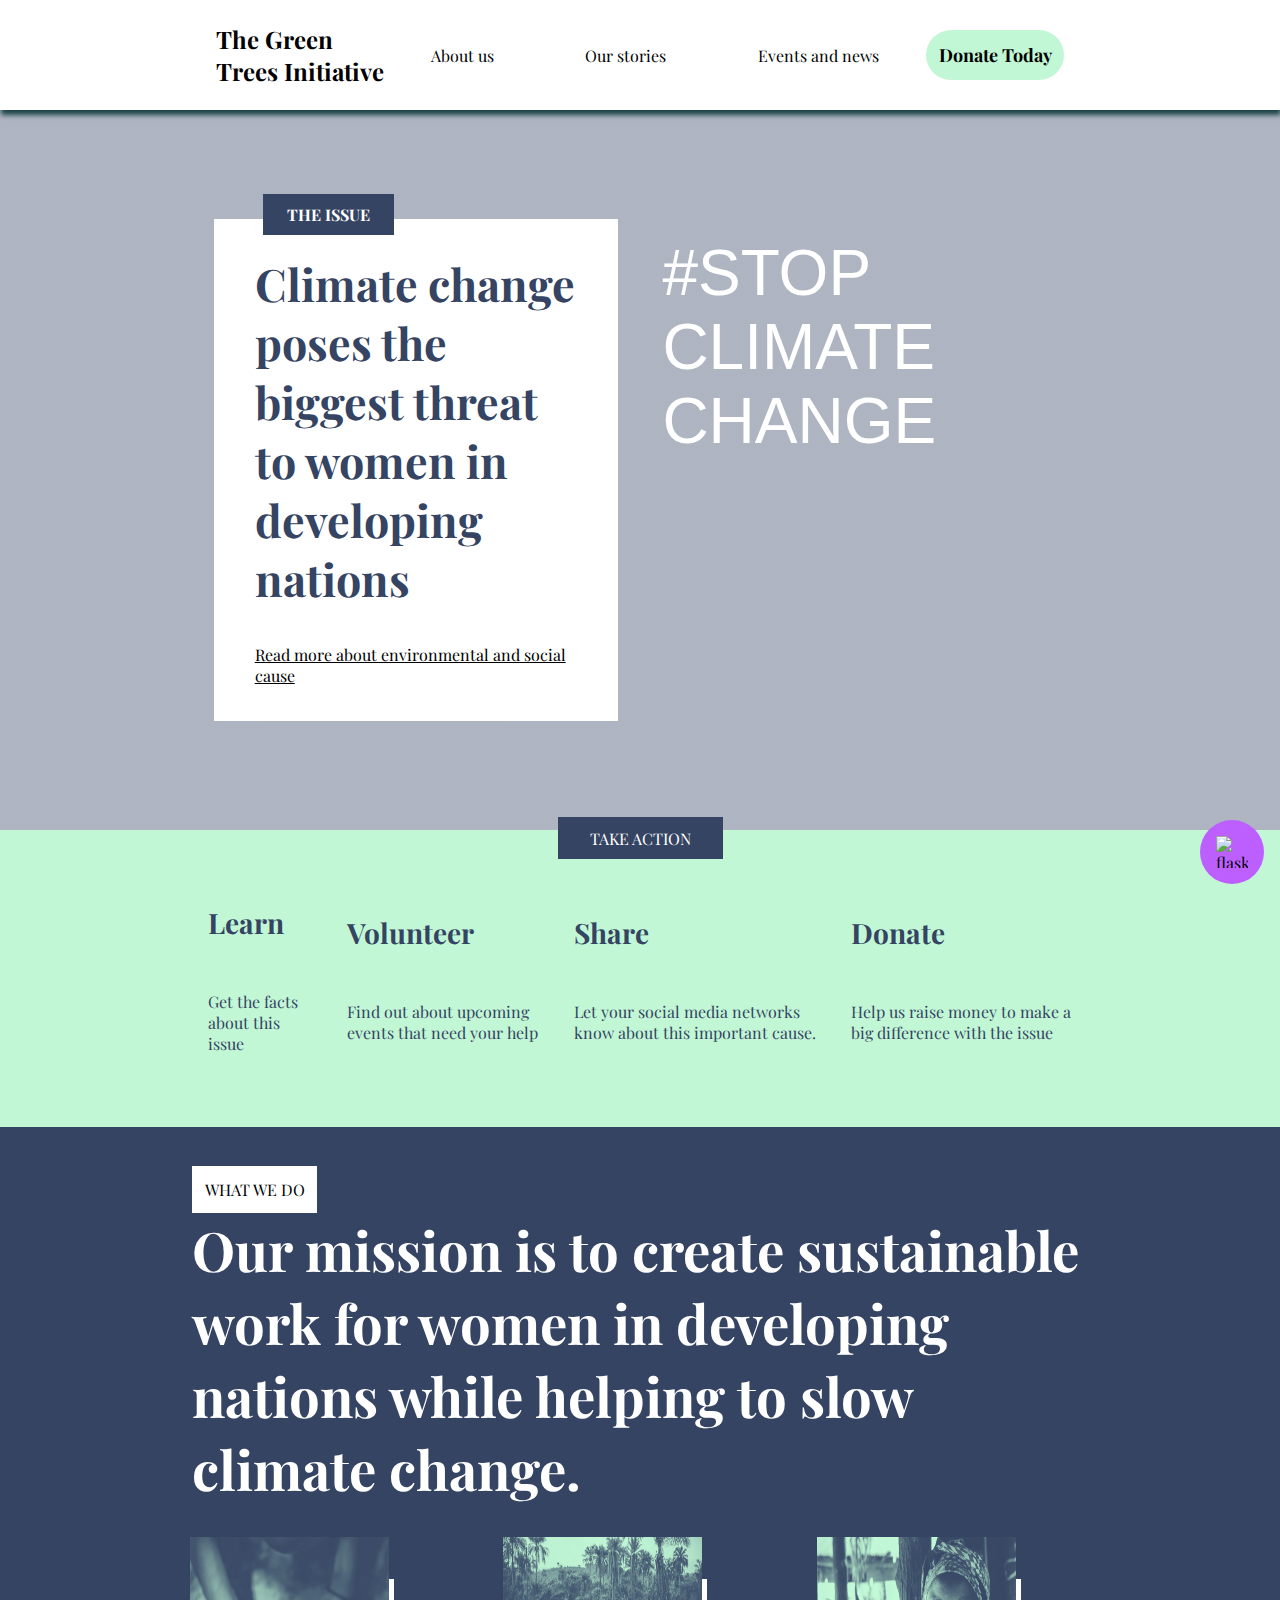
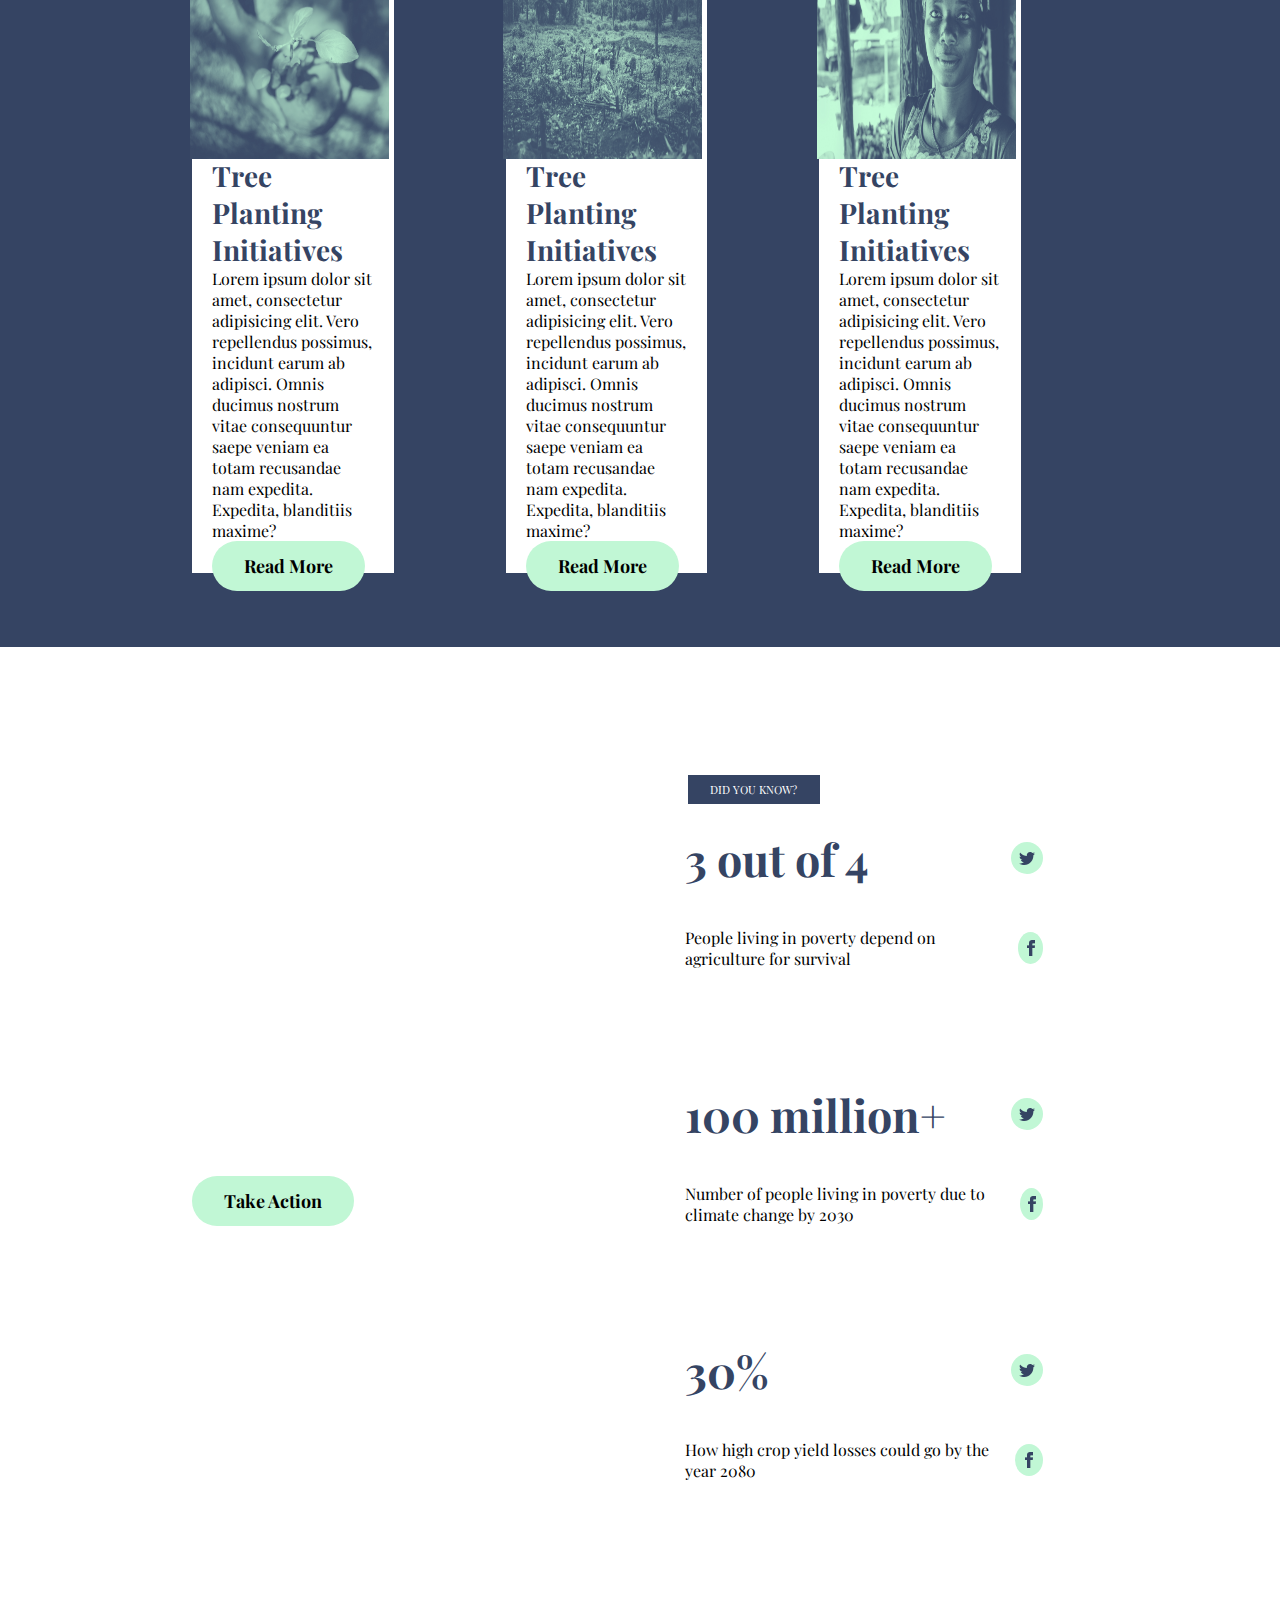
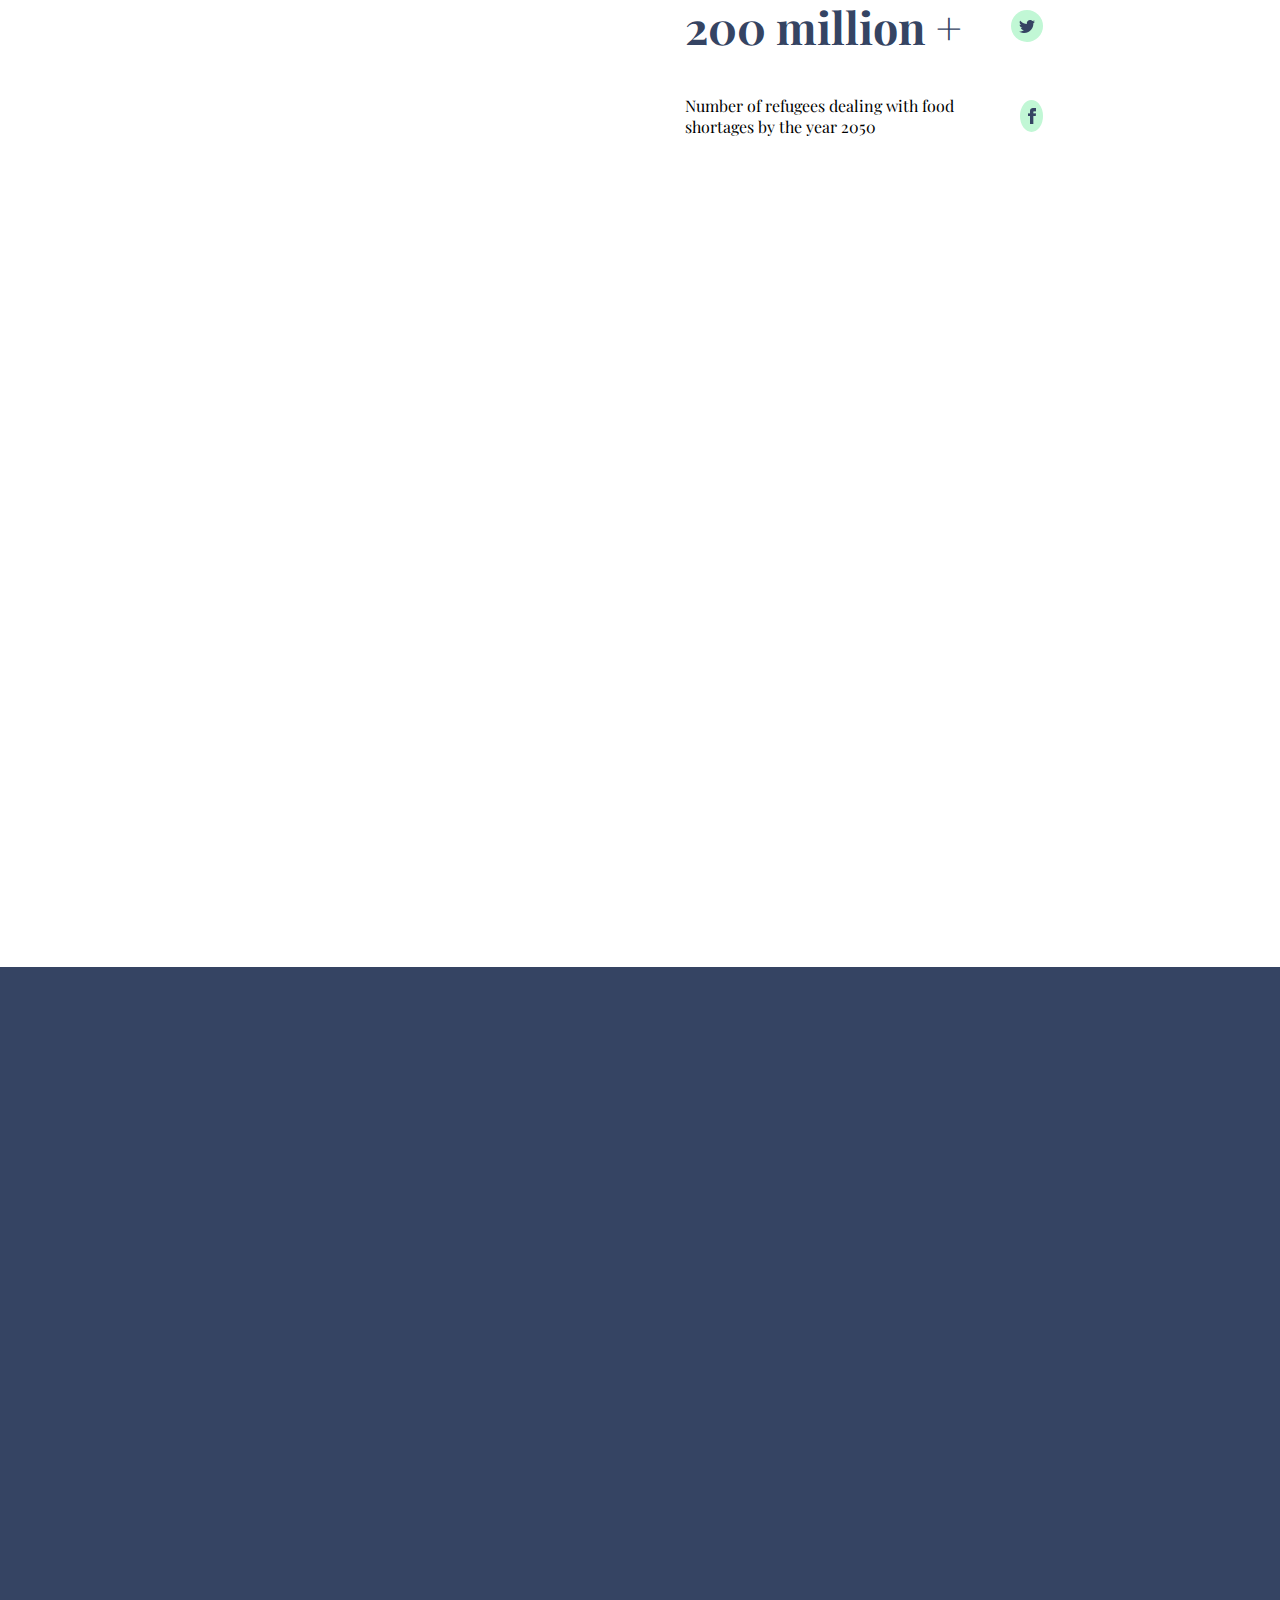
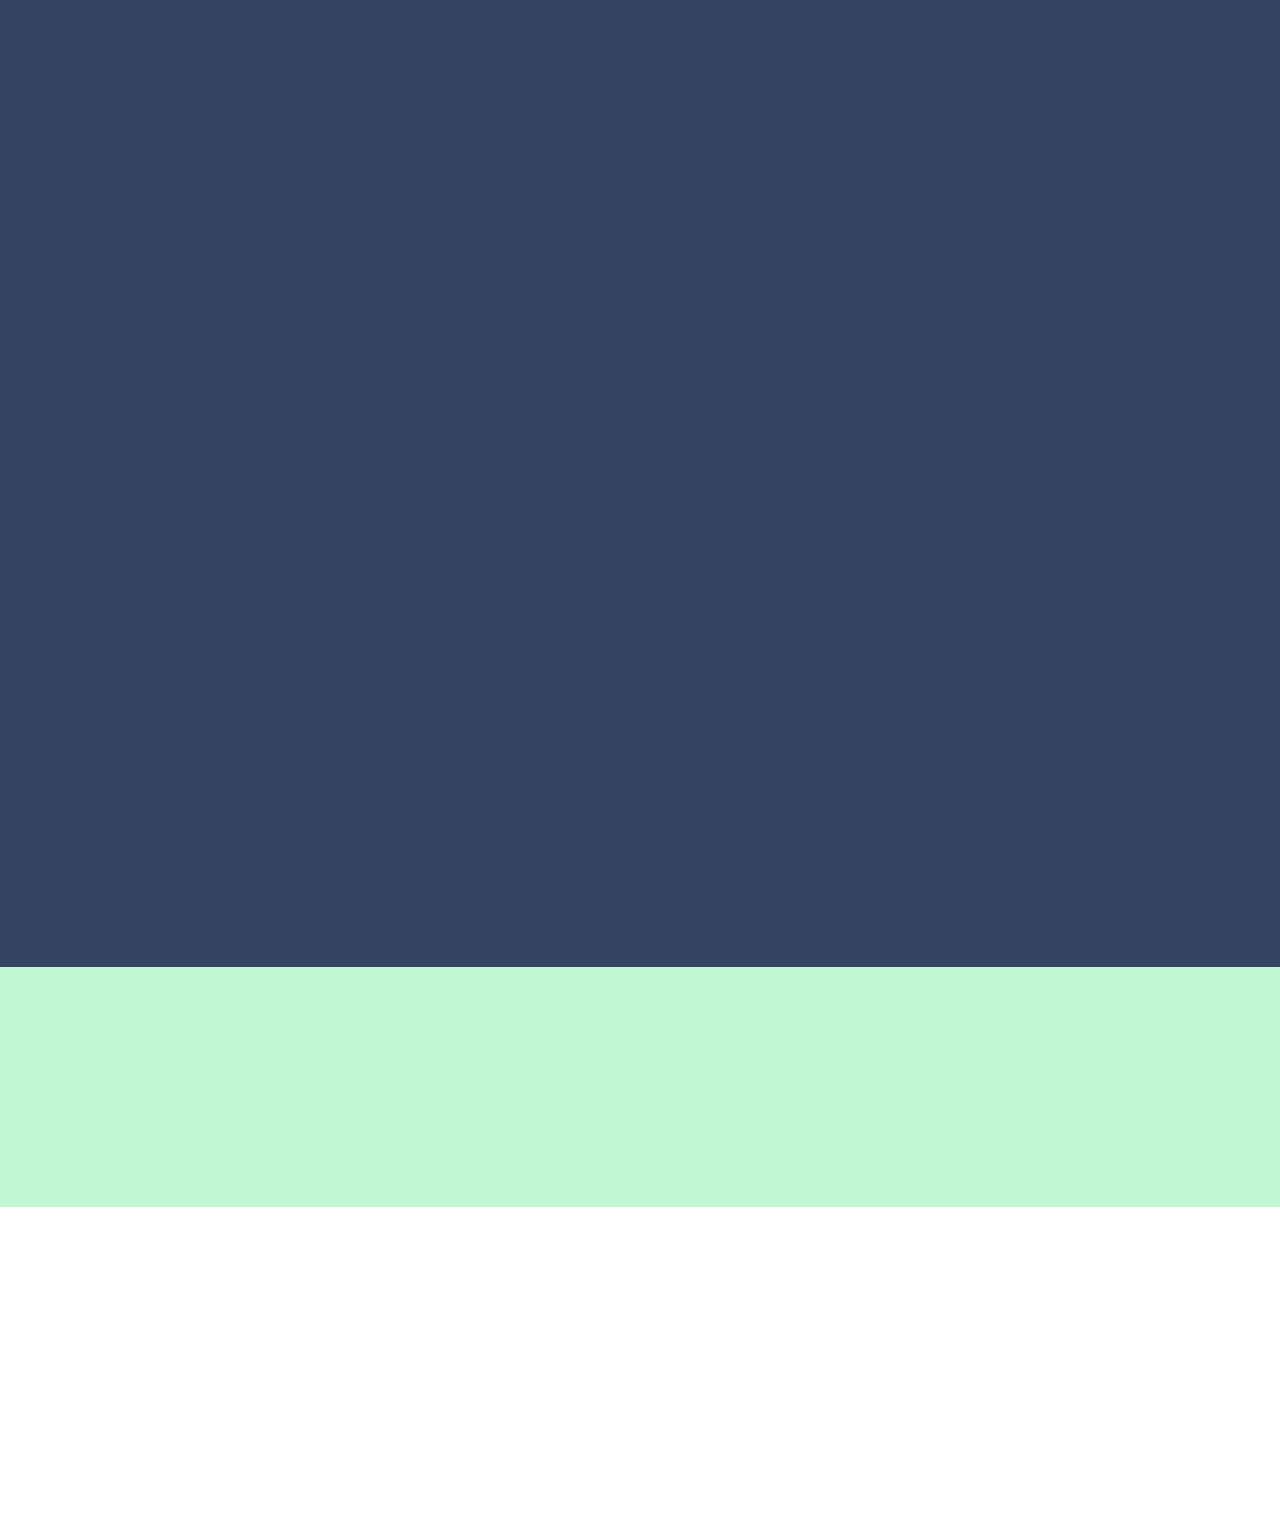
==== commit 91c770b7: "converted to dom for the home-page" ====
--- a/index.html
+++ b/index.html
@@ -70,226 +70,22 @@
     <!-- Stories section -->
 
     <section class="stories-main">
-      <div class="stories">
-        <div class="front-div">
-          <div class="front-main-1">
-            <div class="slide-btn">
-              <div class="box" style="background-color: #afafaf"></div>
-              <div class="box" style="background-color: #030303"></div>
-            </div>
-            <div class="person-quote-main">
-              <div class="person-quote">
-                <h1>
-                  “I am a person who was helped by this organization. Before
-                  they gave me assistance, I was really struggling with this
-                  issue, but now my life is better.”
-                </h1>
-                <p>BALKI, FARMER AND MOTHER IN NIGER</p>
-              </div>
-            </div>
-            <button class="action-story-btn">Take Action</button>
-          </div>
-
-          <div class="front-main-2">
-            <div class="story"><p>STORIES</p></div>
-          </div>
-        </div>
-
-        <div class="img-div">
-          <div class="person-img-div">
-            <img
-              src="./assets/home/lady-baby@3x.png"
-              alt="person-image"
-              class="person-img"
-            />
-          </div>
-        </div>
-      </div>
-
-      <div class="stories-sm">
-        <div class="story-sm"><p>STORIES</p></div>
-        <div class="person-img-div-sm">
-          <img
-            src="./assets/home/lady-baby@3x.png"
-            alt="person-image"
-            class="person-img-sm"
-          />
-        </div>
-        <div class="person-quote-sm">
-          <h1>
-            “I am a person who was helped by this organization. Before they gave
-            me assistance, I was really struggling with this issue, but now my
-            life is better.”
-          </h1>
-          <p>BALKI, FARMER AND MOTHER IN NIGER</p>
-        </div>
-
-        <div class="slide-btn-sm">
-          <div class="box" style="background-color: #afafaf"></div>
-          <div class="box" style="background-color: #030303"></div>
-        </div>
-
-        <button class="action-story-btn-sm">Take Action</button>
-      </div>
+    
     </section>
 
     <!-- events-news section -->
     <section class="events-news-main">
-      <div class="events-news">
-        <div>
-          <h1 class="lets-action-text">
-            LET'S Take action now to save the future.
-          </h1>
-        </div>
-        <div class="event1">
-          <div class="event1-div1">
-            <img
-              src="./assets/home/tree-planting@3x.png"
-              alt="plant_photo"
-              class="event1-div1-img"
-            />
-          </div>
-          <div class="event1-div2">
-            <div class="event">
-              <p>EVENT</p>
-            </div>
-            <h1>Earth Day 2018 community tree planting event</h1>
-            <p>
-              Lorem ipsum dolor sit amet consectetur adipisicing elit. Earum
-              eveniet officia perspiciatis expedita quo, incidunt neque
-              laudantium similique ad quam pariatur magni, sed illum ducimus
-              dicta dolore quibusdam, architecto ut.
-            </p>
-            <button class="read-more">Read more</button>
-          </div>
-        </div>
-
-        <div class="news">
-          <div class="news-div1">
-            <div><p class="latest_news">LATEST NEWS</p></div>
-            <h1>Updates from the fall quarterly meeting</h1>
-            <p>
-              Lorem ipsum dolor sit amet, consectetur adipisicing elit. Non
-              voluptatem ducimus nihil, quae reiciendis tempora. Quasi facere
-              molestiae dolore blanditiis vero voluptatibus similique odit dicta
-              unde, quidem aut voluptate sint.
-            </p>
-            <button class="read-more">Read more</button>
-          </div>
-
-          <div class="news-div2">
-            <img
-              src="./assets/home/meeting@3x.png"
-              alt="doctor_photo"
-              class="news-div2-img"
-            />
-          </div>
-        </div>
-      </div>
-
-      <div class="events-news-sm">
-        <h1 class="lets-action-text-sm">
-          LET'S Take action now to save the future.
-        </h1>
-
-        <div class="events-div-sm">
-          <div class="outer-sm">
-            <div class="inner-sm">
-              <img
-                src="./assets/home/tree-planting@3x.png"
-                alt="tree_planting_photo"
-                class="img-div-sm"
-              />
-            </div>
-            <div class="event-sm">
-              <p>EVENT</p>
-            </div>
-          </div>
-          <h1>Earth Day 2018 community tree planting event</h1>
-          <p>
-            Lorem ipsum dolor sit amet consectetur adipisicing elit. Earum
-            eveniet officia perspiciatis expedita quo, incidunt neque laudantium
-            similique ad quam pariatur magni, sed illum ducimus dicta dolore
-            quibusdam, architecto ut.
-          </p>
-          <button class="read-more">Read more</button>
-        </div>
-
-        <div class="events-div-sm">
-          <div class="outer-sm">
-            <div class="inner-sm">
-              <img
-                src="./assets/home/meeting@3x.png"
-                alt="meeting_photo"
-                class="img-div-sm"
-              />
-            </div>
-            <div class="news-sm">
-              <p>LATEST NEWS</p>
-            </div>
-          </div>
-          <h1>Updates from the fall quarterly meeting</h1>
-          <p>
-            Lorem ipsum dolor sit amet, consectetur adipisicing elit. Non
-            voluptatem ducimus nihil, quae reiciendis tempora. Quasi facere
-            molestiae dolore blanditiis vero voluptatibus similique odit dicta
-            unde, quidem aut voluptate sint.
-          </p>
-          <button class="read-more">Read more</button>
-        </div>
-      </div>
+     
     </section>
 
     <!-- email-subsicribe -->
     <section class="email-subscribe-main">
-      <div class="email-subscribe">
-        <h1>
-          Subscribe to our monthly newsletter and stay up to date with all news
-          and events.
-        </h1>
-        <input
-          type="email"
-          placeholder="Enter your email address"
-          class="email-sub-input"
-        />
-        <button class="subscribe">Subscribe</button>
-      </div>
+     
     </section>
 
     <!-- footer -->
     <footer class="footer-main">
-      <div class="footer">
-        <div class="footer-logo">
-          <h1 class="footer-logo-txt">The Green</h1>
-          <h1 class="footer-logo-txt">Tree Initiatives</h1>
-        </div>
-
-        <div class="foot">
-          <div class="contact-us"><p>CONTACT US</p></div>
-          <p>123 Anywhere St.</p>
-          <p>Cityname, NY 11206</p>
-          <p>(123) 456-7890</p>
-          <p>contact@npo.org</p>
-        </div>
-
-        <div class="foot2">
-          <div class="learn-us"><p>LEARN MORE</p></div>
-          <p>The issue</p>
-          <p>How we help</p>
-          <p>Get involved</p>
-          <p>Latest news</p>
-        </div>
-
-        <div class="foot3">
-          <div class="follow-us"><p>FOLLOW US</p></div>
-          <p>Facebook</p>
-          <p>Twitter</p>
-          <p>Instagram</p>
-          <p>Medium</p>
-        </div>
-
-        <div class="stop-climate-txt"><h1>#STOP CLIMATE CHANGE</h1></div>
-      </div>
+     
     </footer>
 
     <div class="flask">
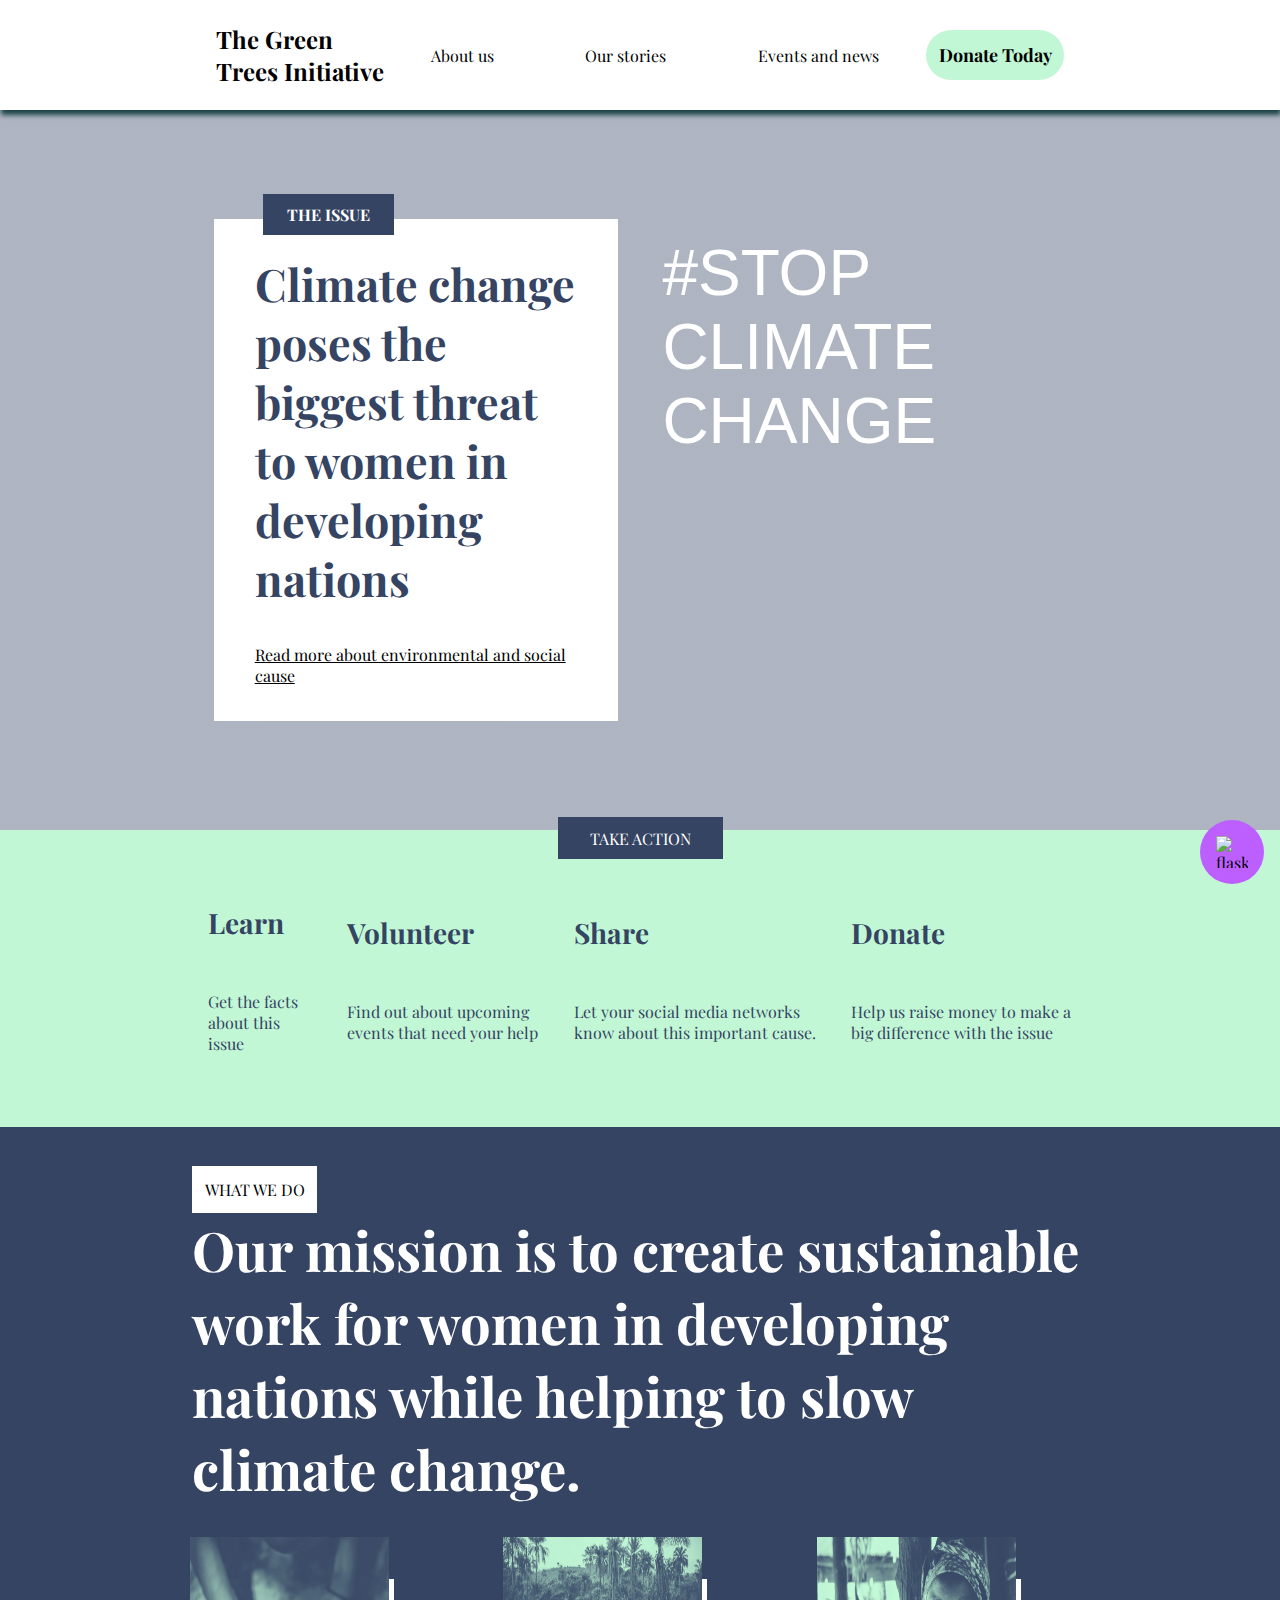
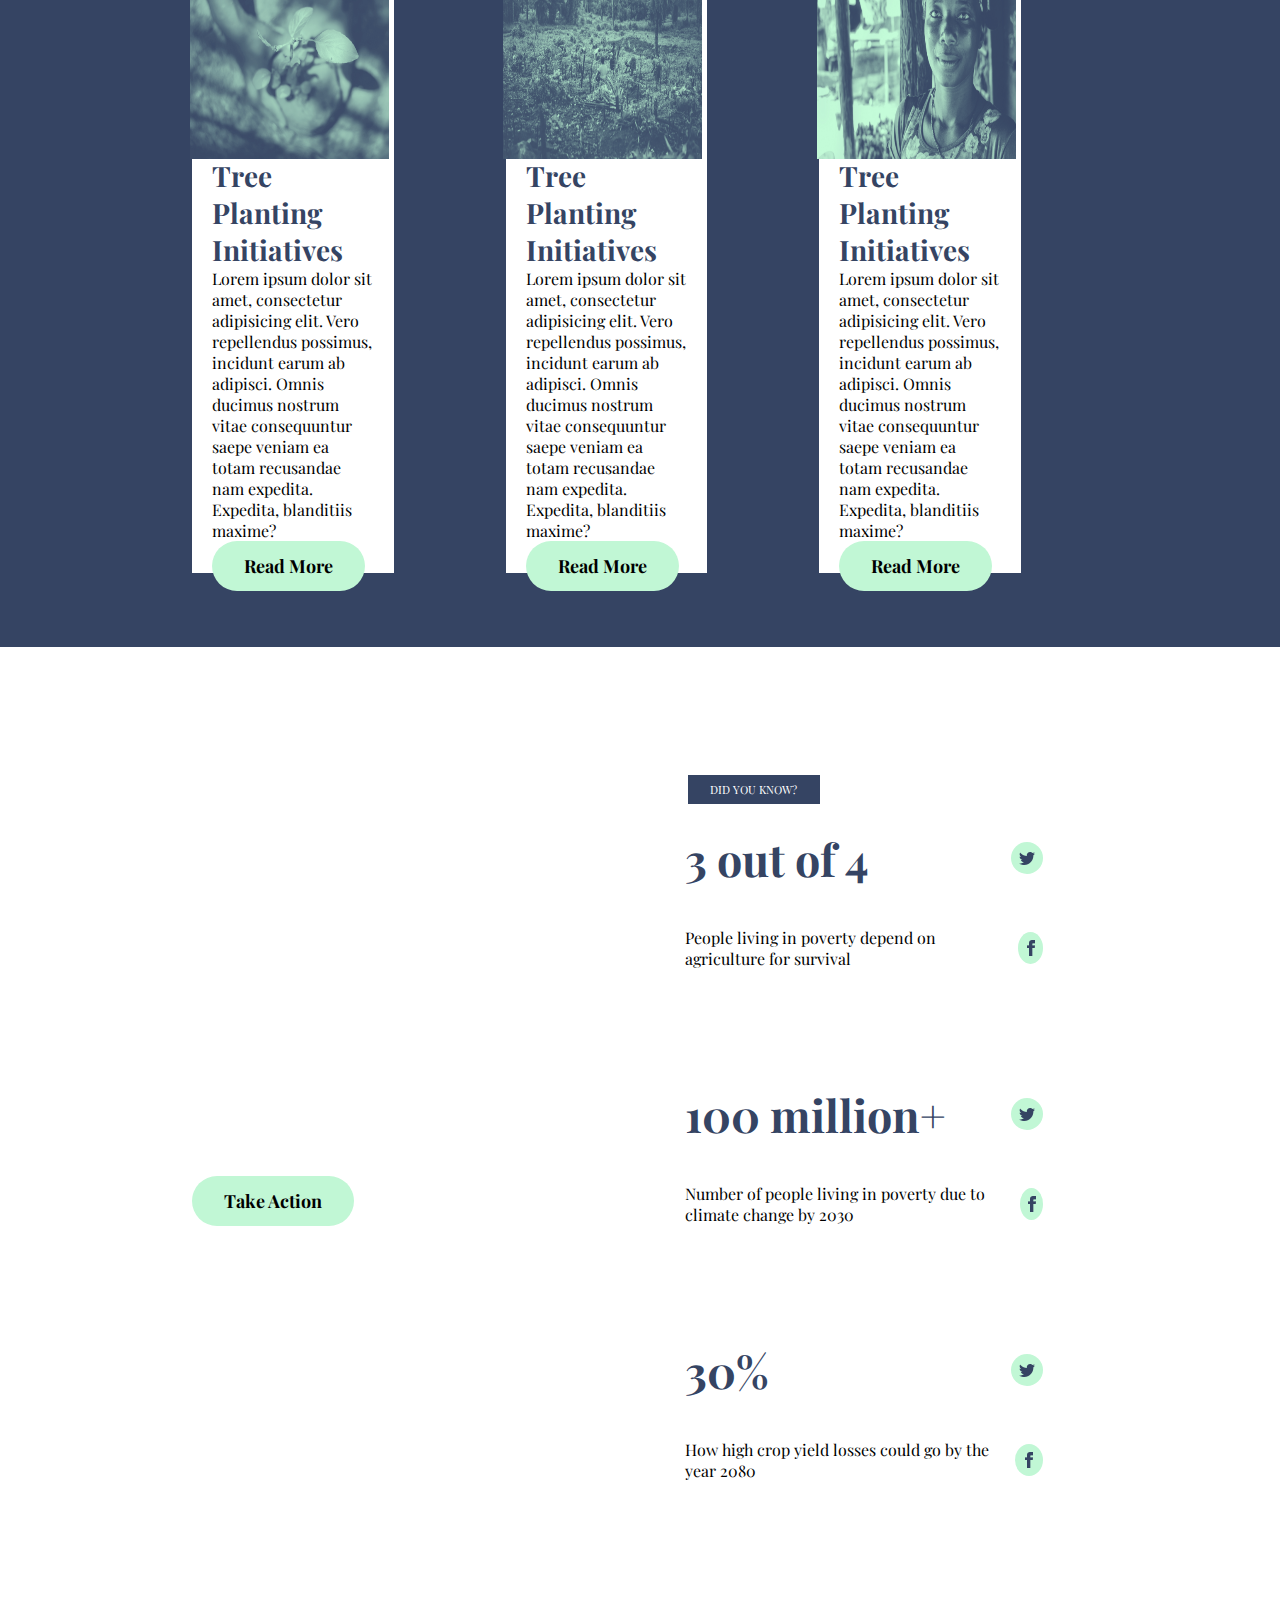
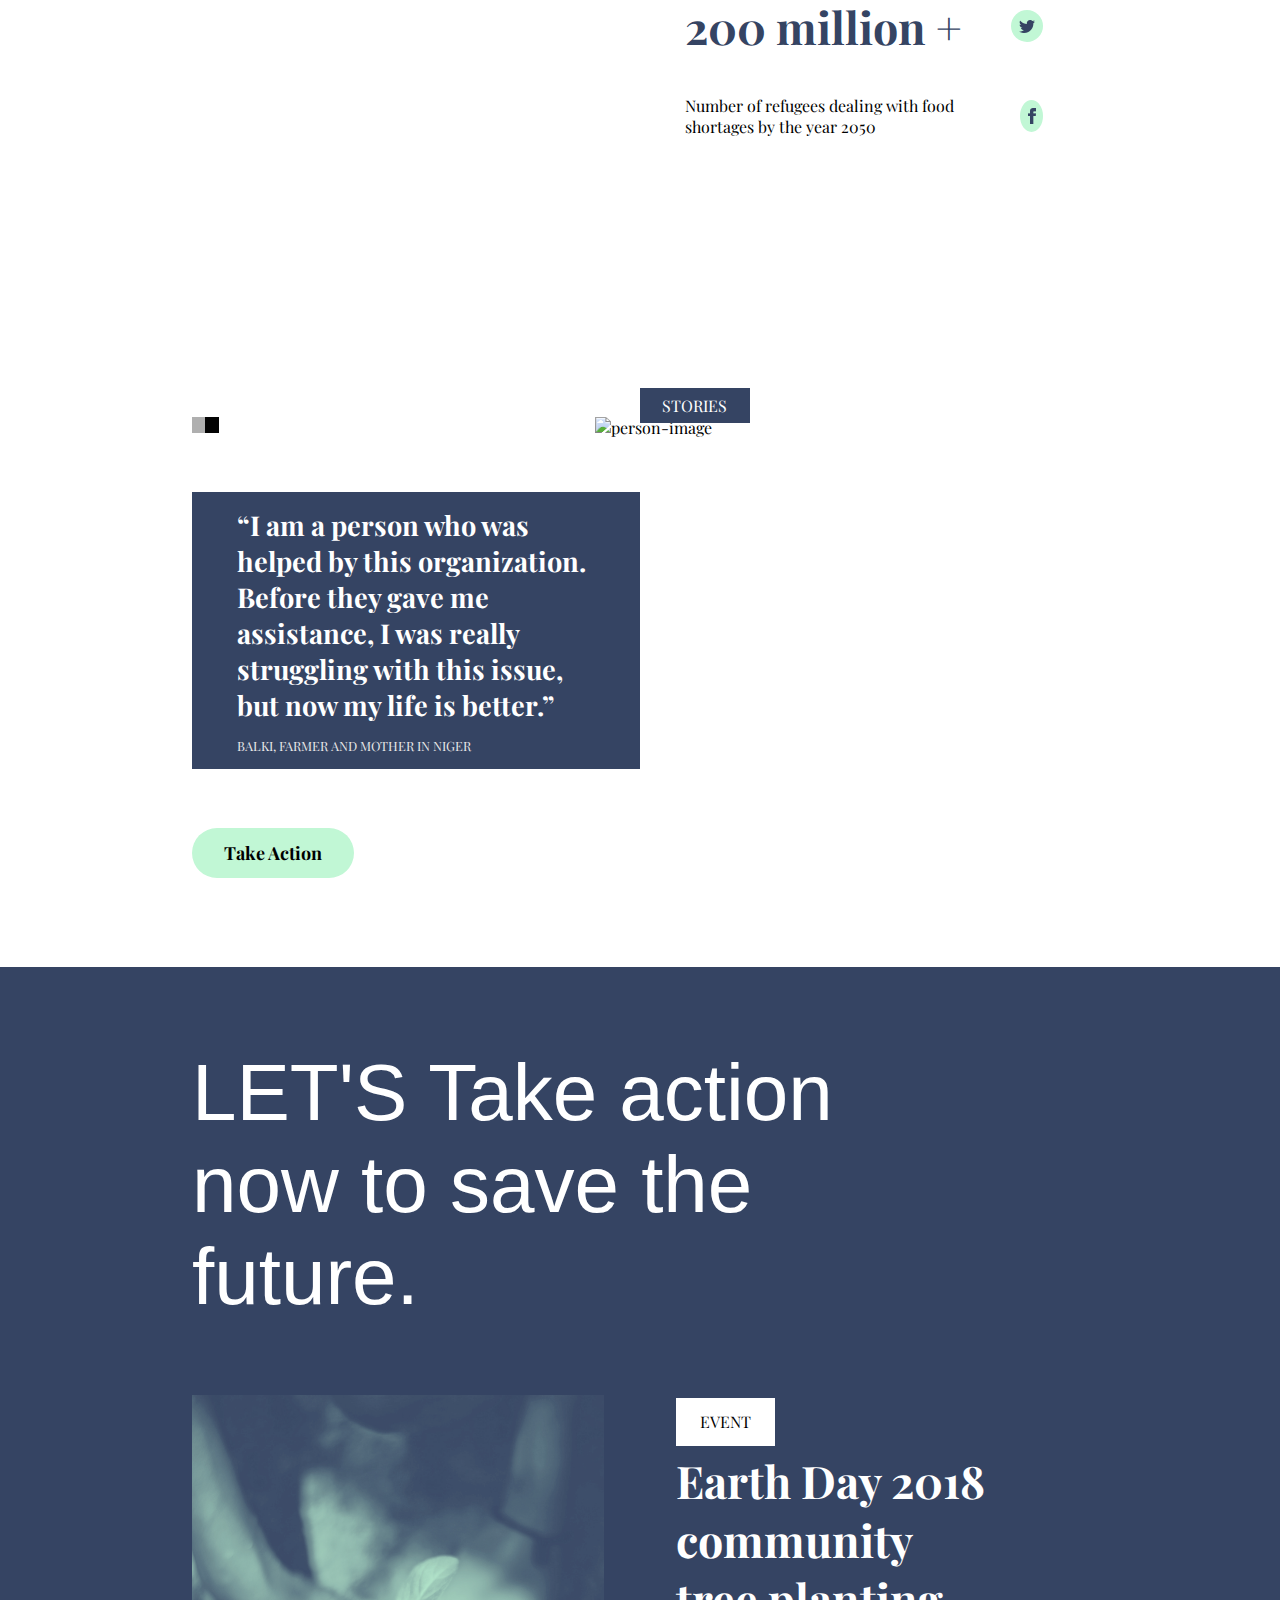
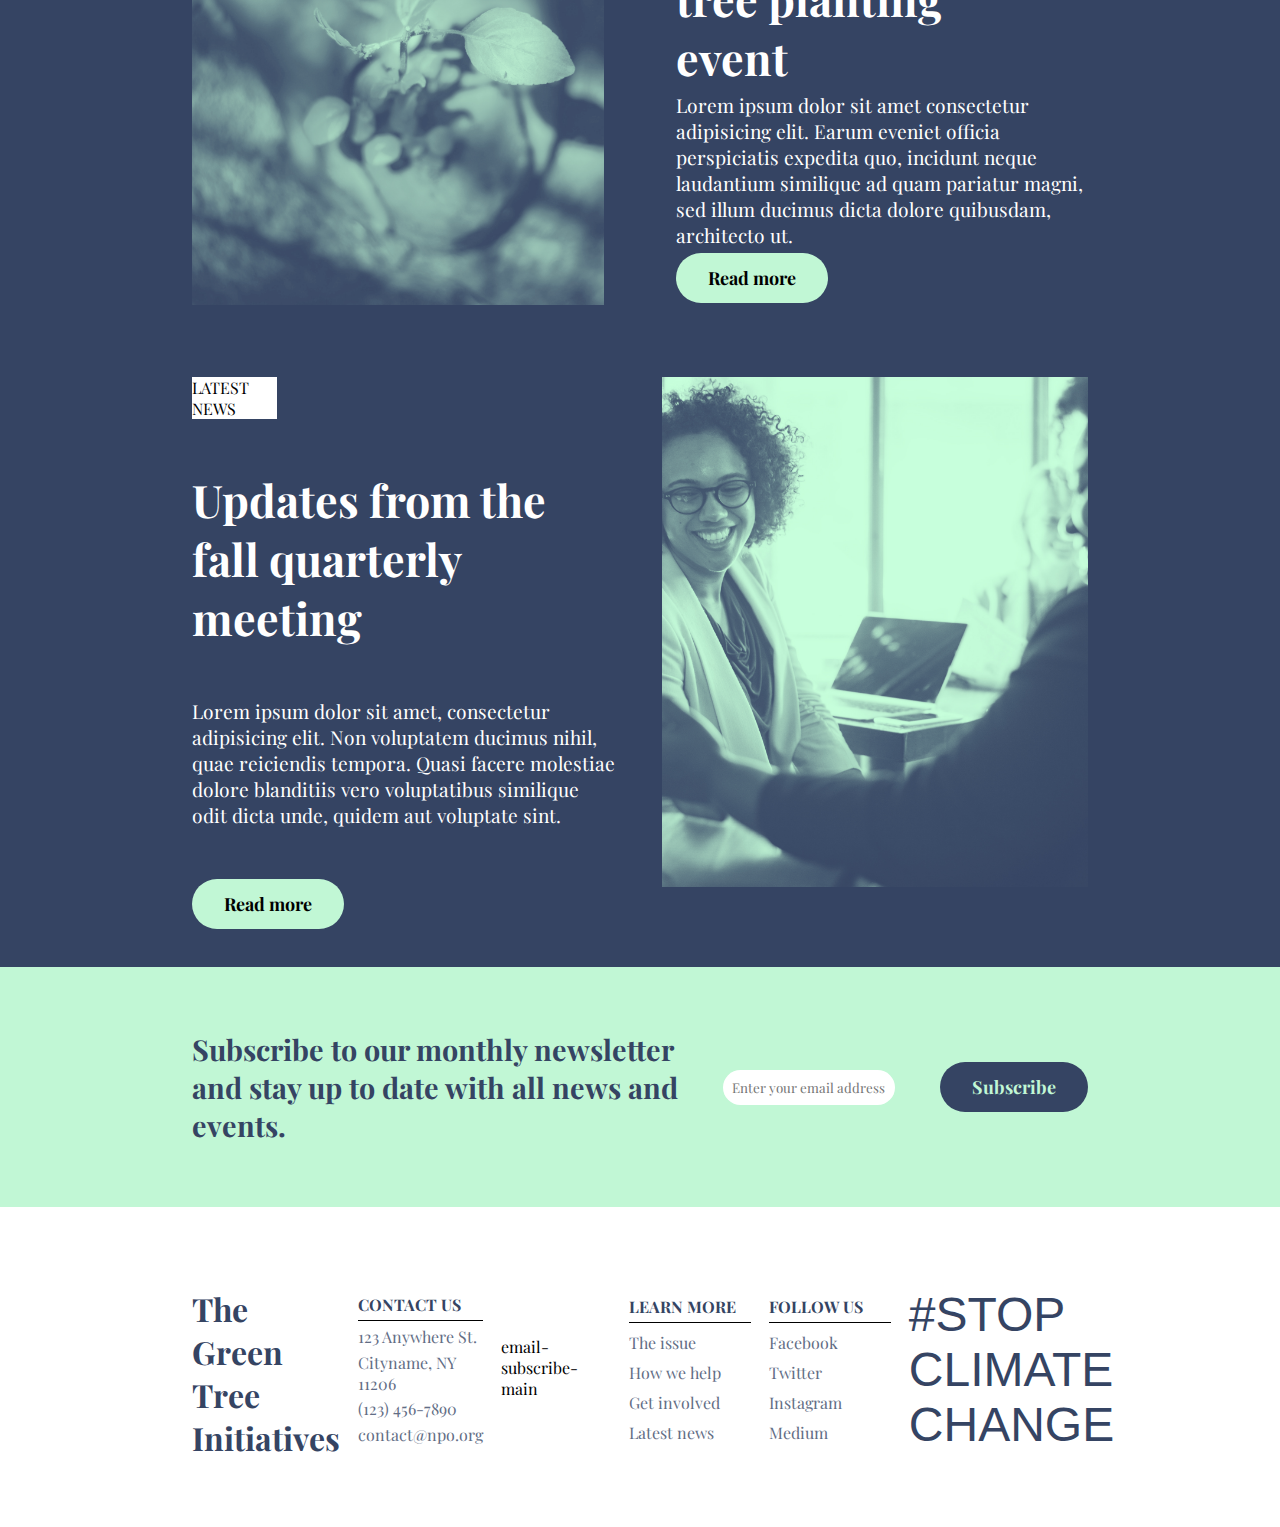
==== commit 29ae7f80: "added the donate button, should be implementing the dom" ====
--- a/index.html
+++ b/index.html
@@ -40,7 +40,7 @@
           >
         </li>
       </ul>
-      <button class="donate-btn"><span>Donate Today</span></button>
+      <button class="donate-btn" onclick="donatePage()"><span>Donate Today</span></button>
     </div>
 
     <!-- Hero section -->
@@ -61,32 +61,22 @@
           <button>Take Action</button>
         </div>
 
-        <div class="facts">
-        
-        </div>
+        <div class="facts"></div>
       </div>
     </section>
 
     <!-- Stories section -->
 
-    <section class="stories-main">
-    
-    </section>
+    <section class="stories-main"></section>
 
     <!-- events-news section -->
-    <section class="events-news-main">
-     
-    </section>
+    <section class="events-news-main"></section>
 
     <!-- email-subsicribe -->
-    <section class="email-subscribe-main">
-     
-    </section>
+    <section class="email-subscribe-main"></section>
 
     <!-- footer -->
-    <footer class="footer-main">
-     
-    </footer>
+    <footer class="footer-main"></footer>
 
     <div class="flask">
       <img
--- a/style.css
+++ b/style.css
@@ -1806,6 +1806,298 @@
   color: white;
 }
 
+
+.donation-header{
+  height: 8rem;
+  width: 100%;
+}
+
+.donation-nav {
+  display: flex;
+  justify-content: center;
+  align-items: center;
+  width: 100%;
+  height: 90%;
+  flex-direction: column;
+}
+
+.donation-nav > span {
+  font-size: 2rem;
+  font-weight: bold;
+  color: #354463;
+}
+
+.donate-form-main {
+  height: 80rem;
+  width: 100%;
+  background-image: url('./assets/donation/annie-spratt-427340-unsplash@2x.png');
+  background-repeat: no-repeat;
+  background-size: cover;
+  background-color: #354463;
+  background-position: 10%;
+  display: flex;
+  justify-content: center;
+  align-items: center;
+}
+.donate-form {
+  height: 90%;
+  width: 70%;
+  display: flex;
+  gap: 5rem;
+  
+}
+
+.donation-form-main {
+  height: 100%;
+  width: 60%;
+  background-color: #354463;
+  display: flex;justify-content: center;align-items: center;
+}
+
+.donation-form {
+  height: 90%;
+  width: 90%;
+  display: flex;
+  flex-direction: column;
+  justify-content: space-around;
+  align-items: center;  
+}
+
+.donation-text {
+  height: 100%;
+  width: 40%;
+}
+
+.donation-text > h1 {
+    font-family: "flood-std", sans-serif;
+    font-size: 5rem;
+    color: #ffffff;
+    font-weight: 100;
+}
+
+.your-info {
+  height: 47%;
+  width: 100%;
+  display: grid;
+  grid-template-columns: 2fr repeat(2, 1fr);
+  grid-template-rows: repeat(4, 1fr);
+  gap: 1rem;
+}
+
+
+.info1 {
+  grid-row: 1;
+  grid-column: 1;
+}
+
+label {
+  font-size: 1rem;
+  padding-left: 1rem;
+  color: white;
+}
+
+.info1 > input {
+  width: 100%;
+  height: 80%;
+  background-color: transparent;
+  border: none;
+  border-bottom: 3px solid #c1f7d5;
+  padding: 1rem;
+  font-size: 1.5rem;
+  color: #c1f7d5;
+}
+
+.info2 {
+  grid-row: 1;
+  grid-column: 2/5;
+}
+.info2 > input {
+  width: 100%;
+  height: 80%;
+  background-color: transparent;
+  border: none;
+  border-bottom: 3px solid #c1f7d5;
+  padding: 1rem;
+  font-size: 1.5rem;
+  color: #c1f7d5;
+}
+
+.info3 {
+  grid-row: 2;
+  grid-column: 1/5;
+}
+.info3 > input {
+  width: 100%;
+  height: 80%;
+  background-color: transparent;
+  border: none;
+  border-bottom: 3px solid #c1f7d5;
+  padding: 1rem;
+  font-size: 1.5rem;
+  color: #c1f7d5;
+}
+.info4 {
+  grid-row: 3;
+  grid-column: 1;
+}
+.info4 > input {
+  width: 100%;
+  height: 80%;
+  background-color: transparent;
+  border: none;
+  border-bottom: 3px solid #c1f7d5;
+  padding: 1rem;
+  font-size: 1.5rem;
+  color: #c1f7d5;
+}
+.info5 {
+  grid-row: 3;
+  grid-column: 2/3;
+}
+
+.info5 > select {
+  width: 100%;
+  height: 80%;
+  background-color: transparent;
+  border: none;
+  border-bottom: 3px solid #c1f7d5;
+  padding: 1rem;
+  font-size: 1.5rem;
+  color: #c1f7d5;
+}
+.info6 {
+  grid-row: 3;
+  grid-column: 3/5;
+}
+.info6 > input {
+  width: 100%;
+  height: 80%;
+  background-color: transparent;
+  border: none;
+  border-bottom: 3px solid #c1f7d5;
+  padding: 1rem;
+  font-size: 1.5rem;
+  color: #c1f7d5;
+}
+.info7 {
+  grid-row: 4;
+  grid-column: 1/5;
+}
+.info7 > input {
+  width: 100%;
+  height: 80%;
+  background-color: transparent;
+  border: none;
+  border-bottom: 3px solid #c1f7d5;
+  padding: 1rem;
+  font-size: 1.5rem;
+  color: #c1f7d5;
+}
+.payment-info {
+  height: 27%;
+  width: 100%;
+  display: grid;
+  grid-template-columns: repeat(4, 1fr);
+  grid-template-rows: repeat(2, 1fr);
+  gap: 1rem;
+}
+
+
+.pInfo1 {
+  grid-row: 1;
+  grid-column: 1/5;
+}
+
+.pInfo4 {
+  grid-row: 2;
+  grid-column: 3;
+}
+
+.pInfo1 > input {
+  width: 100%;
+  height: 80%;
+  background-color: transparent;
+  border: none;
+  border-bottom: 3px solid #c1f7d5;
+  padding: 1rem;
+  font-size: 1.5rem;
+  color: #c1f7d5;
+}
+
+.pInfo2 > input {
+  width: 100%;
+  height: 80%;
+  background-color: transparent;
+  border: none;
+  border-bottom: 3px solid #c1f7d5;
+  padding: 1rem;
+  font-size: 1.5rem;
+  color: #c1f7d5;
+}
+.pInfo3 > input {
+  width: 100%;
+  height: 80%;
+  background-color: transparent;
+  border: none;
+  border-bottom: 3px solid #c1f7d5;
+  padding: 1rem;
+  font-size: 1.5rem;
+  color: #c1f7d5;
+}
+.pInfo4 > input {
+  width: 100%;
+  height: 80%;
+  background-color: transparent;
+  border: none;
+  border-bottom: 3px solid #c1f7d5;
+  padding: 1rem;
+  font-size: 1.5rem;
+  color: #c1f7d5;
+}
+
+.process-confirm {
+  height: 17%;
+  width: 100%;
+  display: flex;
+  justify-content: space-between;
+  align-items: center;
+
+}
+
+
+.donation-form h1 {
+  color: white;
+  text-align: left;
+  width: 100%;
+  margin: 0.5rem 0 0.5rem 0;
+  padding-left: 0.8rem;
+}
+
+
+
+
+
+
+
+
+
+
+
+
+
+
+
+
+
+
+
+
+
+
+
+
+/* donation page */
+
 /* animation */
 
 @media screen and (min-width: 1097px) {
@@ -3149,6 +3441,43 @@
     color: white;
   }
 
+  /*  */
+
+  .donation-text {
+    width: 60%;
+    height: fit-content;
+  }
+
+  /* .donation-text > h1{
+    font-size: 4rem;
+  } */
+
+  .donate-form-main {
+    height: 100rem;
+  }
+
+  .donation-form-main {
+    height: 100%;
+    width: 100%;
+    background-color: #354463;
+    display: flex;justify-content: center;align-items: center;
+  }
+
+  .donate-form {
+    height: 90%;
+    width: 90%;
+    display: flex;
+    gap: 5rem;
+    flex-direction: column-reverse;
+  }
+
+  .donation-form {
+    height: 100%;
+    
+  }
+  
+
+
   /* end of new and post */
 }
 
@@ -4672,4 +5001,65 @@
     grid-row: 4/6;
   }
   /* end of mob -view of news and events */
-}
+
+
+  /*  */
+
+  .donation-text {
+    width: 100%;
+    height: fit-content;
+    text-align: center;
+  }
+
+  .donation-text > h1{
+    font-size: 3rem;
+  }
+
+  .donate-form-main {
+    height: 100rem;
+  }
+
+  .donation-form-main {
+    height: 100%;
+    width: 100%;
+    background-color: #354463;
+    display: flex;justify-content: center;align-items: center;
+  }
+
+  .donate-form {
+    height: 90%;
+    width: 90%;
+    display: flex;
+    gap: 5rem;
+    flex-direction: column-reverse;
+  }
+
+  .donation-form {
+    height: 100%;
+    
+  }
+
+
+  label {
+    font-size: 0.6rem;
+    padding-left: 0.6rem;
+    color: white;
+  }
+  .donation-form h1 {
+    color: white;
+    text-align: left;
+    width: 100%;
+    margin: 0.5rem 0 0.5rem 0;
+    padding-left: 0.5rem;
+    font-size: 1rem;
+  }
+
+  .process-confirm {
+    display: flex;
+    justify-content: center;
+    align-items: center;
+    flex-direction: column;
+    gap: 1rem;
+  }
+  
+}
